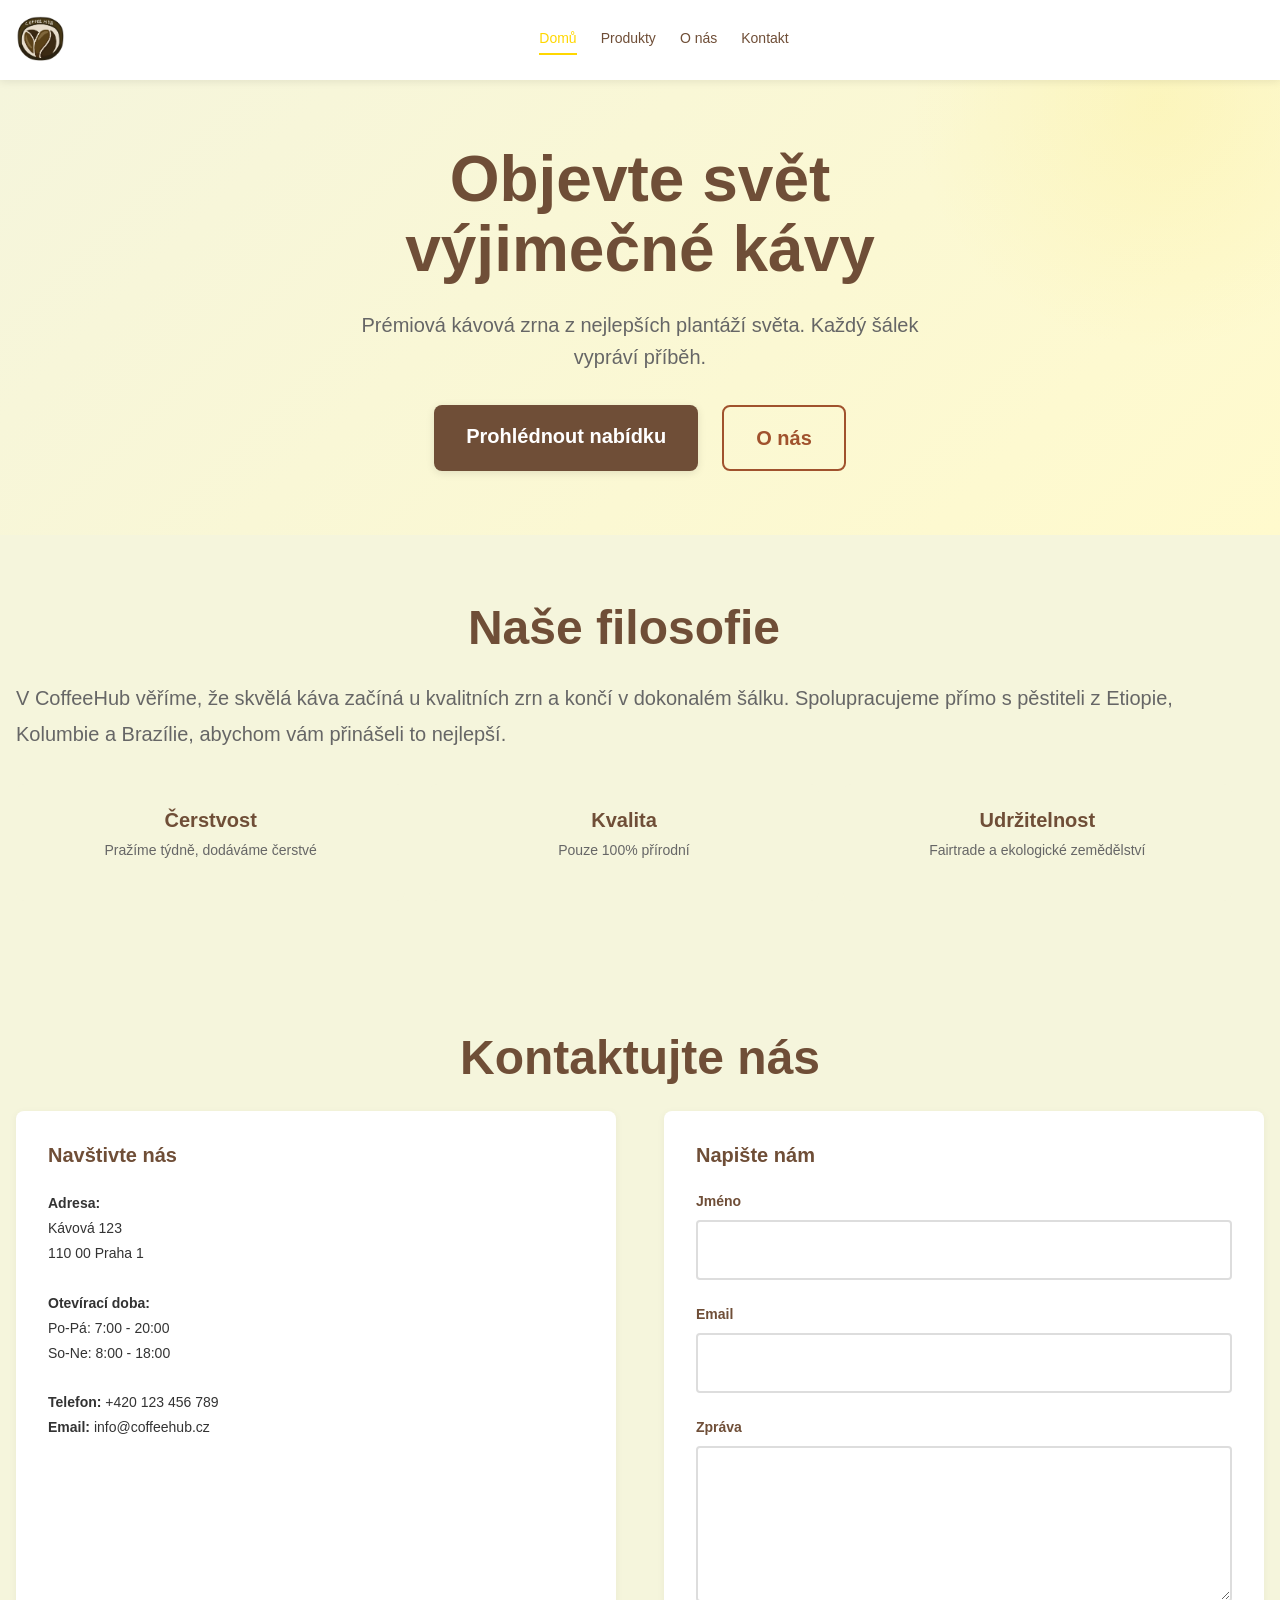
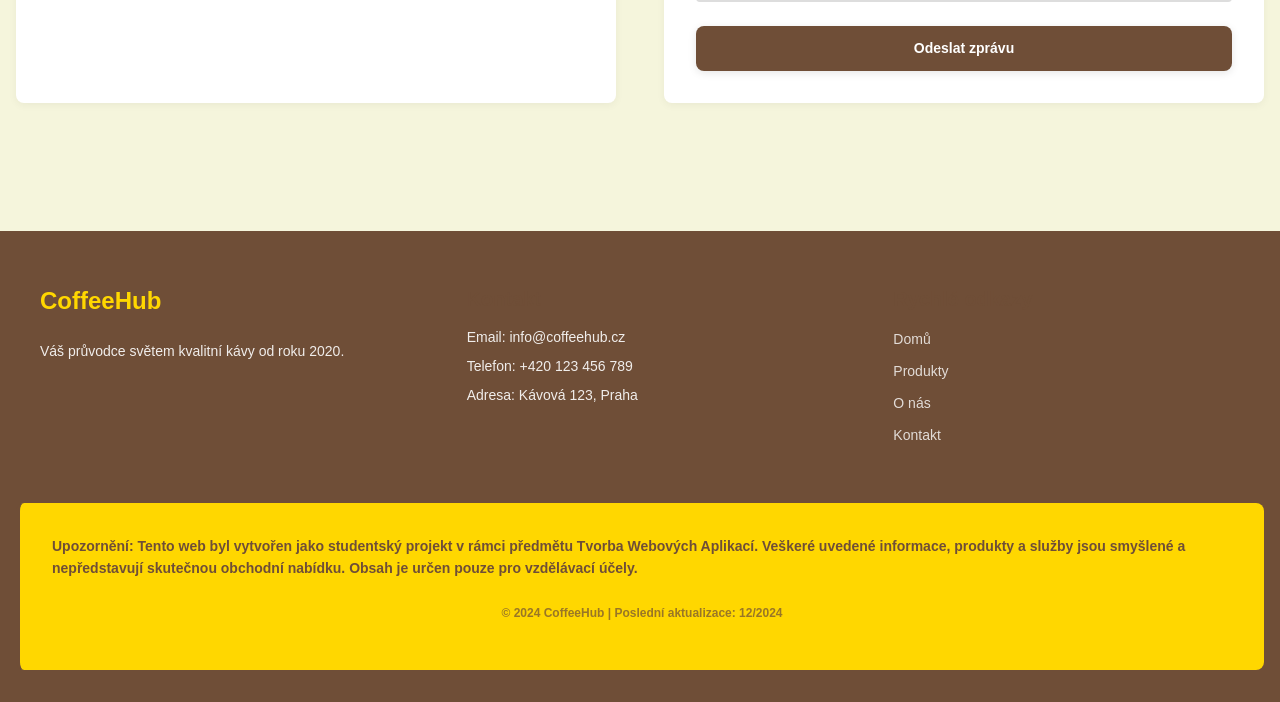
==== index.html @ 379646ee "big them change" ====
<!DOCTYPE html>
<html lang="cs">

<head>
    <meta charset="UTF-8">
    <meta name="viewport" content="width=device-width, initial-scale=1.0">
    <title>CoffeeHub - Prvotřídní káva z celého světa</title>
    <meta name="description"
        content="Objevte svět výjimečné kávy s CoffeeHub. Nabízíme prémiové kávové zrna z nejlepších plantáží světa.">
    <link rel="stylesheet" href="css/reset.css">
    <link rel="stylesheet" href="css/base.css">
    <link rel="stylesheet" href="css/layout.css">
    <link rel="stylesheet" href="css/components.css">
    <link rel="stylesheet" href="css/utilities.css">
    <link rel="stylesheet" href="css/theme.css">
</head>

<body>
    <header class="header container">
        <a href="index.html" class="logo-link">
            <img class="logo" src="files/logo.png" alt="CoffeeHub Logo">
        </a>
        
        <input type="checkbox" id="menu-toggle" class="menu-toggle" hidden>
        <label for="menu-toggle" class="menu-icon">
            <span class="menu-icon__line"></span>
            <span class="menu-icon__line"></span>
            <span class="menu-icon__line"></span>
        </label>
        
        <!-- Navigation -->
        <nav class="nav">
            <ul class="nav__list">
                <li class="nav__item"><a href="index.html" class="nav__link nav__link--active">Domů</a></li>
                <li class="nav__item"><a href="products.html" class="nav__link">Produkty</a></li>
                <li class="nav__item"><a href="#o-nas" class="nav__link">O nás</a></li>
                <li class="nav__item"><a href="#kontakt" class="nav__link">Kontakt</a></li>
            </ul>
        </nav>
    </header>

    <main class="main">
        <!-- Hero Section -->
        <section class="hero container" id="domu">
            <div class="hero__content">
                <h1 class="hero__title">Objevte svět výjimečné kávy</h1>
                <p class="hero__description">
                    Prémiová kávová zrna z nejlepších plantáží světa.
                    Každý šálek vypráví příběh.
                </p>
                <div class="hero__actions">
                    <a href="products.html" class="button button--primary button--large">Prohlédnout nabídku</a>
                    <a href="#o-nas" class="button button--secondary button--large">O nás</a>
                </div>
            </div>
        </section>

        <!-- About Section -->
        <section class="about container" id="o-nas">
            <div class="about__content">
                <div class="about__text">
                    <h2 class="section-title">Naše filosofie</h2>
                    <p class="about__description">
                        V CoffeeHub věříme, že skvělá káva začíná u kvalitních zrn
                        a končí v dokonalém šálku. Spolupracujeme přímo s pěstiteli
                        z Etiopie, Kolumbie a Brazílie, abychom vám přinášeli to nejlepší.
                    </p>
                    <div class="about__features">
                        <div class="feature">
                            <h3 class="feature__title">Čerstvost</h3>
                            <p class="feature__description">Pražíme týdně, dodáváme čerstvé</p>
                        </div>
                        <div class="feature">
                            <h3 class="feature__title">Kvalita</h3>
                            <p class="feature__description">Pouze 100% přírodní</p>
                        </div>
                        <div class="feature">
                            <h3 class="feature__title">Udržitelnost</h3>
                            <p class="feature__description">Fairtrade a ekologické zemědělství</p>
                        </div>
                    </div>
                </div>
                <!--<div class="about__image">
                    <div class="image-placeholder">
                        Naše kavárna
                    </div>
                </div>
            -->
            </div>
        </section>

        <!-- Contacts Section -->
        <section class="contact container" id="kontakt">
            <h2 class="section-title">Kontaktujte nás</h2>
            <div class="contact__content">
                <div class="contact__info">
                    <h3 class="contact__subtitle">Navštivte nás</h3>
                    <p class="contact__text">
                        <strong>Adresa:</strong><br>
                        Kávová 123<br>
                        110 00 Praha 1
                    </p>
                    <p class="contact__text">
                        <strong>Otevírací doba:</strong><br>
                        Po-Pá: 7:00 - 20:00<br>
                        So-Ne: 8:00 - 18:00
                    </p>
                    <p class="contact__text">
                        <strong>Telefon:</strong> +420 123 456 789<br>
                        <strong>Email:</strong> info@coffeehub.cz
                    </p>
                </div>
                <div class="contact__form">
                    <h3 class="contact__subtitle">Napište nám</h3>
                    <form class="form">
                        <div class="form__group">
                            <label for="name" class="form__label">Jméno</label>
                            <input type="text" id="name" class="form__input" required>
                        </div>
                        <div class="form__group">
                            <label for="email" class="form__label">Email</label>
                            <input type="email" id="email" class="form__input" required>
                        </div>
                        <div class="form__group">
                            <label for="message" class="form__label">Zpráva</label>
                            <textarea id="message" class="form__textarea" rows="5" required></textarea>
                        </div>
                        <button type="submit" class="button button--primary">Odeslat zprávu</button>
                    </form>
                </div>
            </div>
        </section>
    </main>

    <!-- Footer -->
    <footer class="footer container">
        <div class="footer__content footer__content--grid">
            <div class="footer__section">
                <h3 class="footer__title">CoffeeHub</h3>
                <p class="footer__description">
                    Váš průvodce světem kvalitní kávy od roku 2020.
                </p>
            </div>

            <div class="footer__section">
                <h4 class="footer__subtitle">Kontakt</h4>
                <p class="footer__contact">Email: info@coffeehub.cz</p>
                <p class="footer__contact">Telefon: +420 123 456 789</p>
                <p class="footer__contact">Adresa: Kávová 123, Praha</p>
            </div>

            <div class="footer__section">
                <h4 class="footer__subtitle">Rychlé odkazy</h4>
                <ul class="footer__links">
                    <li><a href="index.html" class="footer__link">Domů</a></li>
                    <li><a href="products.html" class="footer__link">Produkty</a></li>
                    <li><a href="#o-nas" class="footer__link">O nás</a></li>
                    <li><a href="#kontakt" class="footer__link">Kontakt</a></li>
                </ul>
            </div>
        </div>

       
        <div class="disclaimer disclaimer--prominent">
            <p class="disclaimer__text">
                <strong>Upozornění:</strong> Tento web byl vytvořen jako studentský projekt v rámci předmětu Tvorba Webových Aplikací. Veškeré uvedené informace, produkty a služby jsou smyšlené a nepředstavují skutečnou obchodní nabídku. Obsah je určen pouze pro vzdělávací účely.
            </p>
            <p class="footer__copyright">
                &copy; 2024 CoffeeHub | Poslední aktualizace: 12/2024
            </p>
        </div>
    </footer>

</body>

</html>
---- css/base.css ----
:root {
    /* Design Tokens - Grid Unit */
    --grid-unit: 4px;

    /* Design Tokens - Colors */
    --color-primary: #6F4E37; /* Coffee Brown */
    --color-secondary: #A0522D; /* Sienna/Terracotta */
    --color-accent: #FFD700; /* Gold/Yellow for highlights */
    --color-text: #333333;
    --color-muted: #666666;
    --color-white: #FFFFFF;
    --color-bg: #F5F5DC; /* Beige/Cream background */
    --color-error: #CC0000;
    --color-success: #008000;


    /* New Theming Variables (Light Mode Defaults) */
    --color-primary-hover: #A0522D; /* Sienna */
    --color-border: #ddd; /* Light gray border */
    --color-primary-shadow: rgba(111, 78, 55, 0.1); /* Shadow based on primary color */
    --color-bg-hover: #FFFACD; /* Light yellow hover for features */
    --color-surface: var(--color-white); /* White surface for cards/info boxes */
    --color-bg-secondary: var(--color-bg); /* Secondary background for sections */
    --color-primary-bg: var(--color-primary); /* Primary color for footer background */
    --color-text-on-primary: var(--color-white); /* White text on primary background */
    --color-shadow: rgba(0, 0, 0, 0.05); /* Light shadow for contact/info boxes */
    --color-accent-shadow: rgba(255, 215, 0, 0.1); /* Light accent shadow for hero */

    /* Design Tokens - Spacing Scale (based on 4px grid) */
    --space-xxs: calc(var(--grid-unit) * 1); /* 4px */
    --space-xs: calc(var(--grid-unit) * 2); /* 8px */
    --space-sm: calc(var(--grid-unit) * 4); /* 16px */
    --space-md: calc(var(--grid-unit) * 6); /* 24px */
    --space-lg: calc(var(--grid-unit) * 8); /* 32px */
    --space-xl: calc(var(--grid-unit) * 12); /* 48px */
    --space-xxl: calc(var(--grid-unit) * 16); /* 64px */
    --space-massive: calc(var(--grid-unit) * 24); /* 96px */

    /* Design Tokens - Typography Scale (Modular Scale) */
    --text-xs: 0.75rem; /* 12px */
    --text-sm: 0.875rem; /* 14px */
    --text-base: 1rem; /* 16px */
    --text-md: 1.25rem; /* 20px */
    --text-lg: 1.5rem; /* 24px */
    --text-xl: 2rem; /* 32px */
    --text-xxl: 3rem; /* 48px */
    --text-massive: 4rem; /* 64px */

    /* Design Tokens - Component Dimensions */
    --logo-size: 48px;
    --card-width: 300px;
    --card-height: 450px;
    --image-width: 100%;
    --image-height: 167px;
}

/* Base styles for semantic elements */
h1, h2, h3, h4, h5, h6 {
    font-family: helvetica, serif;
    line-height: 1.2;
    margin-bottom: var(--space-sm);
    color: var(--color-primary);
}

h1 { font-size: var(--text-massive); }
h2 { font-size: var(--text-xxl); }
h3 { font-size: var(--text-xl); }
h4 { font-size: var(--text-lg); }

p {
    margin-bottom: var(--space-sm);
}

.container {
   /* max-width: 1200px;*/
    margin-inline: auto;
    padding-inline: var(--space-sm);
}

.section-title {
    text-align: center;
    margin-bottom: var(--space-md);
}

.section-description {
    text-align: center;
    font-size: var(--text-md);
    color: var(--color-muted);
    margin-bottom: var(--space-xl);
}

/* Responsive adjustments for base typography */
@media (max-width: 768px) {
    h1 { font-size: var(--text-xxl); }
    h2 { font-size: var(--text-xl); }
    h3 { font-size: var(--text-lg); }
    h4 { font-size: var(--text-md); }
    .section-description { font-size: var(--text-base); }
}
---- css/layout.css ----
/* ===================================
   CoffeeHub Layout.css
   Layout and structural styles
   =================================== */

/* ===== HEADER ===== */
.header {
    display: flex;
    justify-content: space-between;
    align-items: center;
    padding-block: var(--space-sm);
    background-color: var(--color-surface);
    box-shadow: 0 2px 8px rgba(0, 0, 0, 0.08);
    position: sticky;
    top: 0;
    z-index: 100;
}

.header a {
    display: inline-block;
}

.logo {
    height: var(--logo-size);
    width: auto;
    transition: transform 0.3s ease;
}

.logo:hover {
    transform: scale(1.05);
}

/* ===== NAVIGATION ===== */
.nav {
    flex: 1;
}

.nav__list {
    display: flex;
    justify-content: center;
    align-items: center;
    flex-direction: row;
    gap: var(--space-md);
    list-style: none;
}

.nav__item {
    position: relative;
}

.nav__link {
    font-size: var(--text-sm);
    color: var(--color-primary);
    font-weight: 500;
    transition: color 0.3s ease, border-bottom 0.3s ease;
    padding-bottom: 4px;
    border-bottom: 2px solid transparent;
}

.nav__link:hover,
.nav__link--active {
    color: var(--color-accent);
    border-bottom-color: var(--color-accent);
}

/* Hamburger Menu (Mobile) */
.menu-toggle {
    display: none;
}

.menu-icon {
    display: none;
    flex-direction: column;
    cursor: pointer;
    gap: 6px;
}

.menu-icon__line {
    width: 25px;
    height: 3px;
    background-color: var(--color-primary-bg);
    border-radius: 2px;
    transition: all 0.3s ease;
}

@media (max-width: 768px) {
    .menu-icon {
        display: flex;
    }

    .nav {
        position: absolute;
        top: 100%;
        left: 0;
        right: 0;
        background-color: var(--color-surface);
        max-height: 0;
        overflow: hidden;
        transition: max-height 0.3s ease;
        box-shadow: 0 4px 8px rgba(0, 0, 0, 0.1);
    }

    .menu-toggle:checked ~ .nav {
        max-height: 300px;
    }

    .menu-toggle:checked ~ .menu-icon .menu-icon__line:nth-child(1) {
        transform: rotate(45deg) translate(10px, 10px);
    }

    .menu-toggle:checked ~ .menu-icon .menu-icon__line:nth-child(2) {
        opacity: 0;
    }

    .menu-toggle:checked ~ .menu-icon .menu-icon__line:nth-child(3) {
        transform: rotate(-45deg) translate(7px, -7px);
    }

    .nav__list {
        flex-direction: column;
        gap: var(--space-sm);
        padding: var(--space-md);
    }

    .nav__link {
        display: block;
        padding: var(--space-sm) 0;
        border-bottom: 1px solid var(--color-border);
    }

    .nav__link:last-child {
        border-bottom: none;
    }

    .header {
        flex-direction: row;
    }

    .container {
        padding-inline: var(--space-sm);
    }
}

/* ===== MAIN CONTENT ===== */
.main {
    flex: 1;
}

/* ===== HERO SECTION ===== */
.hero {
    text-align: center;
    padding-block: var(--space-xxl);
    background: linear-gradient(135deg, var(--color-bg) 0%, var(--color-bg-hover) 100%);
    position: relative;
    overflow: hidden;
}

.hero::before {
    content: '';
    position: absolute;
    top: -50%;
    right: -10%;
    width: 500px;
    height: 500px;
    background: radial-gradient(circle, var(--color-accent-shadow) 0%, transparent 70%);
    border-radius: 50%;
}

.hero__content {
    position: relative;
    z-index: 1;
    max-width: 600px;
    margin: 0 auto;
}

.hero__title {
    font-size: var(--text-massive);
    margin-bottom: var(--space-md);
    color: var(--color-primary);
    line-height: 1.1;
}

.hero__description {
    font-size: var(--text-md);
    margin-bottom: var(--space-lg);
    color: var(--color-muted);
    line-height: 1.6;
}

.hero__actions {
    display: flex;
    justify-content: center;
    gap: var(--space-md);
    flex-wrap: wrap;
}

@media (max-width: 768px) {
    .hero {
        padding-block: var(--space-xl);
    }

    .hero__title {
        font-size: var(--text-xxl);
    }

    .hero__description {
        font-size: var(--text-base);
    }

    .hero__actions {
        gap: var(--space-sm);
    }
}

/* ===== ABOUT SECTION ===== */
.about {
    padding-block: var(--space-xxl);
}

.about__content {
    display: flex;
    grid-template-columns: 1fr 1fr;
    gap: var(--space-xl);
    align-items: center;
}

.about__text {
    padding-right: var(--space-lg);
}

.about__image {
    width: 100%;
    height: 400px;
    background: linear-gradient(135deg, var(--color-primary) 0%, var(--color-secondary) 100%);
    border-radius: calc(var(--grid-unit) * 3);
    display: flex;
    align-items: center;
    justify-content: center;
    color: var(--color-text-on-primary);
    font-size: var(--text-lg);
    font-weight: 600;
}

@media (max-width: 768px) {
    .about__content {
        grid-template-columns: 1fr;
        gap: var(--space-md);
    }

    .about__text {
        padding-right: 0;
    }

    .about__image {
        height: 250px;
    }
}

/* ===== CONTACT SECTION ===== */
.contact {
    padding-block: var(--space-xxl);
    background-color: var(--color-bg-secondary);
}

.contact__content {
    display: grid;
    grid-template-columns: 1fr 1fr;
    gap: var(--space-xl);
}

.contact__info {
    padding: var(--space-lg);
    background-color: var(--color-surface);
    border-radius: calc(var(--grid-unit) * 2);
    box-shadow: 0 2px 8px var(--color-shadow);
}

.contact__form {
    padding: var(--space-lg);
    background-color: var(--color-surface);
    border-radius: calc(var(--grid-unit) * 2);
    box-shadow: 0 2px 8px var(--color-shadow);
}

@media (max-width: 768px) {
    .contact__content {
        grid-template-columns: 1fr;
    }
}

/* ===== PRODUCTS SECTION ===== */
.products-grid {
    display: grid;
    grid-template-columns: repeat(auto-fit, minmax(300px, 1fr));
    gap: var(--space-lg);
    margin-block: var(--space-xl);
    justify-items: center;
}

@media (max-width: 768px) {
    .products-grid {
        grid-template-columns: 1fr;
        gap: var(--space-md);
    }
}

/* ===== FOOTER ===== */
.footer {
    background-color: var(--color-primary-bg);
    color: var(--color-text-on-primary);
    padding-block: var(--space-lg);
    margin-top: var(--space-xxl);
}

.footer__content {
    display: grid;
    grid-template-columns: repeat(3, 1fr);
    gap: var(--space-lg);
    margin-bottom: var(--space-lg);
}

.footer__content--grid {
    display: grid;
    grid-template-columns: repeat(3, 1fr);
    gap: var(--space-lg);
}

.footer__section {
    padding: var(--space-md);
}

.footer__copyright {
    font-size: var(--text-xs);
    text-align: center;
    opacity: 0.7;
    margin-top: var(--space-md);
}

@media (max-width: 768px) {
    .footer__content {
        grid-template-columns: 1fr;
        gap: var(--space-md);
    }

    .footer__section {
        padding: var(--space-sm);
    }
}

/* ===== SECTION STYLES ===== */
section {
    padding-block: var(--space-xl);
}

.section-title {
    text-align: center;
    margin-bottom: var(--space-md);
    font-size: var(--text-xxl);
    color: var(--color-primary);
}

.section-description {
    text-align: center;
    font-size: var(--text-md);
    color: var(--color-muted);
    margin-bottom: var(--space-xl);
}

@media (max-width: 768px) {
    .section-title {
        font-size: var(--text-xl);
    }

    .section-description {
        font-size: var(--text-base);
    }
}
---- css/components.css ----
/* ===================================
   CoffeeHub Components.css
   Modern component library with modifiers
   =================================== */

/* ===== BUTTONS ===== */
.button {
    display: inline-block;
    padding: calc(var(--grid-unit) * 3) calc(var(--grid-unit) * 6);
    border-radius: calc(var(--grid-unit) * 2);
    font-size: var(--text-sm);
    font-weight: 600;
    cursor: pointer;
    transition: all 0.3s ease;
    border: none;
    text-decoration: none;
    text-align: center;
    line-height: 1.5;
}

/* Button Variants */
.button--primary {
    background-color: var(--color-primary);
    color: var(--color-white);
    box-shadow: 0 2px 8px rgba(0, 0, 0, 0.1);
}

.button--primary:hover {
    background-color: var(--color-secondary);
    box-shadow: 0 4px 12px rgba(0, 0, 0, 0.15);
    transform: translateY(-2px);
}

.button--primary:active {
    transform: translateY(0);
}

.button--secondary {
    background-color: transparent;
    border: 2px solid var(--color-secondary);
    color: var(--color-secondary);
}

.button--secondary:hover {
    background-color: var(--color-secondary);
    color: var(--color-white);
}

.button--secondary:active {
    opacity: 0.9;
}

/* Button Size Modifiers */
.button--large {
    padding: calc(var(--grid-unit) * 4) calc(var(--grid-unit) * 8);
    font-size: var(--text-md);
}

.button--small {
    padding: calc(var(--grid-unit) * 2) calc(var(--grid-unit) * 4);
    font-size: var(--text-xs);
}

/* Button Focus State (Accessibility) */
.button:focus {
    outline: 2px solid var(--color-accent);
    outline-offset: 2px;
}

/* ===== CARD COMPONENT ===== */
.card {
    position: relative;
    perspective: 1000px;
    width: var(--card-width);
    height: var(--card-height);
    cursor: pointer;
}

.card__toggle {
    display: none;
}

.card__front,
.card__back {
    position: absolute;
    width: 100%;
    height: 100%;
    display: flex;
    flex-direction: column;
    justify-content: space-between;
    align-items: center;
    padding: var(--space-md);
    background-color: var(--color-white);
    border-radius: calc(var(--grid-unit) * 2);
    box-shadow: 0 4px 12px rgba(0, 0, 0, 0.1);
    backface-visibility: hidden;
    transition: transform 0.6s ease;
    top: 0;
    left: 0;
}

.card__back {
    transform: rotateY(180deg);
}

.card__toggle:checked ~ .card__front {
    transform: rotateY(180deg);
}

.card__toggle:checked ~ .card__back {
    transform: rotateY(0deg);
}

.card:hover {
    transform: translateY(-4px);
}

.card:hover .card__front,
.card:hover .card__back {
    box-shadow: 0 8px 16px rgba(0, 0, 0, 0.15);
}

.card__content {
    display: flex;
    flex-direction: column;
    align-items: center;
    justify-content: center;
    width: 100%;
    height: 100%;
    text-align: center;
}

.card__image {
    width: 100%;
    height: var(--image-height);
    object-fit: cover;
    border-radius: calc(var(--grid-unit) * 2);
    margin-bottom: var(--space-md);
}

.card__title {
    font-size: var(--text-md);
    font-weight: 600;
    margin-bottom: var(--space-xs);
    color: var(--color-primary);
}

.card__subtitle {
    font-size: var(--text-sm);
    color: var(--color-accent);
    font-weight: 500;
    margin-bottom: var(--space-sm);
}

.card__description {
    font-size: var(--text-sm);
    color: var(--color-muted);
    margin-bottom: var(--space-sm);
    line-height: 1.5;
}

.card__price {
    font-size: var(--text-lg);
    font-weight: 700;
    color: var(--color-primary);
    margin-bottom: var(--space-md);
}

.card__actions {
    display: flex;
    gap: var(--space-sm);
    width: 100%;
    justify-content: center;
    flex-wrap: wrap;
}

/* Card Modifier - Featured */
.card--featured {
    border: 2px solid var(--color-accent);
    transform: scale(1.05);
}

.card--featured:hover {
    transform: scale(1.05) translateY(-4px);
}

/* ===== FEATURE COMPONENT ===== */
.about__features {
    display: grid;
    grid-template-columns: repeat(3, 1fr);
    gap: var(--space-md);
}

.feature {
    padding: var(--space-md);
    background-color: var(--color-bg);
    border-radius: calc(var(--grid-unit) * 2);
    text-align: center;
    transition: all 0.3s ease;
}

.feature:hover {
    background-color: var(--color-bg-hover);
    transform: translateY(-4px);
    box-shadow: 0 4px 12px rgba(0, 0, 0, 0.1);
}

.feature__title {
    font-size: var(--text-md);
    color: var(--color-primary);
    margin-bottom: var(--space-xs);
}

.feature__description {
    font-size: var(--text-sm);
    color: var(--color-muted);
}

@media (max-width: 768px) {
    .about__features {
        grid-template-columns: 1fr;
    }
}

/* ===== FORM COMPONENT ===== */
.form {
    display: flex;
    flex-direction: column;
    gap: var(--space-md);
}

.form__group {
    display: flex;
    flex-direction: column;
    gap: var(--space-xs);
}

.form__label {
    font-size: var(--text-sm);
    font-weight: 600;
    color: var(--color-primary);
}

.form__input,
.form__textarea {
    padding: var(--space-sm);
    border: 2px solid var(--color-border);
    border-radius: calc(var(--grid-unit) * 1);
    font-size: var(--text-base);
    font-family: inherit;
    transition: border-color 0.3s ease, box-shadow 0.3s ease;
}

.form__input:focus,
.form__textarea:focus {
    outline: none;
    border-color: var(--color-primary);
    box-shadow: 0 0 0 3px var(--color-primary-shadow);
}

.form__textarea {
    resize: vertical;
    min-height: 120px;
}

/* ===== FOOTER COMPONENTS ===== */
.footer__title {
    font-size: var(--text-lg);
    font-weight: 700;
    margin-bottom: var(--space-md);
    color: var(--color-accent);
}

.footer__subtitle {
    font-size: var(--text-md);
    font-weight: 600;
    margin-bottom: var(--space-sm);
}

.footer__description {
    font-size: var(--text-sm);
    line-height: 1.6;
    opacity: 0.9;
}

.footer__contact {
    font-size: var(--text-sm);
    margin-bottom: var(--space-xs);
    opacity: 0.9;
}

.footer__links {
    list-style: none;
    display: flex;
    flex-direction: column;
    gap: var(--space-xs);
}

.footer__link {
    font-size: var(--text-sm);
    color: var(--color-white);
    opacity: 0.8;
    transition: opacity 0.3s ease, color 0.3s ease;
}

.footer__link:hover {
    opacity: 1;
    color: var(--color-accent);
}

/* ===== DISCLAIMER COMPONENT ===== */
.disclaimer {
    background-color: var(--color-accent);
    color: var(--color-primary);
    padding: var(--space-lg);
    border-radius: calc(var(--grid-unit) * 2);
    margin-top: var(--space-lg);
    border-left: 4px solid var(--color-primary);
}

.disclaimer--prominent {
    background-color: var(--color-accent);
    color: var(--color-primary);
    padding: var(--space-lg);
    border-radius: calc(var(--grid-unit) * 2);
    margin-top: var(--space-lg);
    border-left: 4px solid var(--color-primary);
    font-weight: 600;
}

.disclaimer__text {
    font-size: var(--text-sm);
    margin-bottom: var(--space-sm);
    line-height: 1.6;
}

/* ===== ABOUT DESCRIPTION COMPONENT ===== */
.about__description {
    font-size: var(--text-md);
    color: var(--color-muted);
    margin-bottom: var(--space-lg);
    line-height: 1.8;
}

.contact__subtitle {
    font-size: var(--text-md);
    color: var(--color-primary);
    margin-bottom: var(--space-md);
    font-weight: 600;
}

.contact__text {
    font-size: var(--text-sm);
    color: var(--color-text);
    margin-bottom: var(--space-md);
    line-height: 1.8;
}

.image-placeholder {
    text-align: center;
}
---- css/utilities.css ----
/* ===================================
   CoffeeHub Utilities.css
   Spacing, text, flex/grid helpers
   =================================== */

/* ===== SPACING UTILITIES ===== */
/* Margin utilities */
.mg-xxs { margin: var(--space-xxs); }
.mg-xs { margin: var(--space-xs); }
.mg-sm { margin: var(--space-sm); }
.mg-md { margin: var(--space-md); }
.mg-lg { margin: var(--space-lg); }
.mg-xl { margin: var(--space-xl); }

.mg-t-xs { margin-top: var(--space-xs); }
.mg-t-sm { margin-top: var(--space-sm); }
.mg-t-md { margin-top: var(--space-md); }
.mg-t-lg { margin-top: var(--space-lg); }

.mg-b-xs { margin-bottom: var(--space-xs); }
.mg-b-sm { margin-bottom: var(--space-sm); }
.mg-b-md { margin-bottom: var(--space-md); }
.mg-b-lg { margin-bottom: var(--space-lg); }

.mg-x-auto { margin-left: auto; margin-right: auto; }

/* Padding utilities */
.pd-xxs { padding: var(--space-xxs); }
.pd-xs { padding: var(--space-xs); }
.pd-sm { padding: var(--space-sm); }
.pd-md { padding: var(--space-md); }
.pd-lg { padding: var(--space-lg); }
.pd-xl { padding: var(--space-xl); }

.pd-t-xs { padding-top: var(--space-xs); }
.pd-t-sm { padding-top: var(--space-sm); }
.pd-t-md { padding-top: var(--space-md); }
.pd-t-lg { padding-top: var(--space-lg); }

.pd-b-xs { padding-bottom: var(--space-xs); }
.pd-b-sm { padding-bottom: var(--space-sm); }
.pd-b-md { padding-bottom: var(--space-md); }
.pd-b-lg { padding-bottom: var(--space-lg); }

/* ===== FLEXBOX UTILITIES ===== */
.flex { display: flex; }
.flex-center { display: flex; justify-content: center; align-items: center; }
.flex-between { display: flex; justify-content: space-between; align-items: center; }
.flex-around { display: flex; justify-content: space-around; align-items: center; }
.flex-column { display: flex; flex-direction: column; }
.flex-column-center { display: flex; flex-direction: column; justify-content: center; align-items: center; }
.flex-wrap { display: flex; flex-wrap: wrap; }
.flex-gap-sm { display: flex; gap: var(--space-sm); }
.flex-gap-md { display: flex; gap: var(--space-md); }
.flex-gap-lg { display: flex; gap: var(--space-lg); }

.flex-1 { flex: 1; }
.flex-grow { flex-grow: 1; }
.flex-shrink { flex-shrink: 1; }

/* ===== GRID UTILITIES ===== */
.grid { display: grid; }
.grid-2 { display: grid; grid-template-columns: repeat(2, 1fr); }
.grid-3 { display: grid; grid-template-columns: repeat(3, 1fr); }
.grid-4 { display: grid; grid-template-columns: repeat(4, 1fr); }
.grid-gap-sm { gap: var(--space-sm); }
.grid-gap-md { gap: var(--space-md); }
.grid-gap-lg { gap: var(--space-lg); }

/* ===== TEXT UTILITIES ===== */
.text-center { text-align: center; }
.text-left { text-align: left; }
.text-right { text-align: right; }
.text-justify { text-align: justify; }

.text-muted { color: var(--color-muted); }
.text-accent { color: var(--color-accent); }
.text-primary { color: var(--color-primary); }
.text-secondary { color: var(--color-secondary); }
.text-white { color: var(--color-white); }
.text-error { color: var(--color-error); }
.text-success { color: var(--color-success); }

.text-bold { font-weight: 700; }
.text-semibold { font-weight: 600; }
.text-medium { font-weight: 500; }
.text-normal { font-weight: 400; }

.text-xs { font-size: var(--text-xs); }
.text-sm { font-size: var(--text-sm); }
.text-base { font-size: var(--text-base); }
.text-md { font-size: var(--text-md); }
.text-lg { font-size: var(--text-lg); }
.text-xl { font-size: var(--text-xl); }
.text-xxl { font-size: var(--text-xxl); }

.text-uppercase { text-transform: uppercase; }
.text-lowercase { text-transform: lowercase; }
.text-capitalize { text-transform: capitalize; }

.line-height-tight { line-height: 1.2; }
.line-height-normal { line-height: 1.5; }
.line-height-relaxed { line-height: 1.8; }

/* ===== BORDER RADIUS ===== */
.rounded-none { border-radius: 0; }
.rounded-sm { border-radius: calc(var(--grid-unit) * 1); }
.rounded-md { border-radius: calc(var(--grid-unit) * 2); }
.rounded-lg { border-radius: calc(var(--grid-unit) * 3); }
.rounded-full { border-radius: 9999px; }

/* ===== SHADOWS ===== */
.shadow-none { box-shadow: none; }
.shadow-sm { box-shadow: 0 calc(var(--grid-unit) * 1) calc(var(--grid-unit) * 2) rgba(0, 0, 0, 0.1); }
.shadow-md { box-shadow: 0 calc(var(--grid-unit) * 2) calc(var(--grid-unit) * 4) rgba(0, 0, 0, 0.15); }
.shadow-lg { box-shadow: 0 calc(var(--grid-unit) * 3) calc(var(--grid-unit) * 6) rgba(0, 0, 0, 0.2); }

/* ===== BACKGROUND COLORS ===== */
.bg-primary { background-color: var(--color-primary); }
.bg-secondary { background-color: var(--color-secondary); }
.bg-accent { background-color: var(--color-accent); }
.bg-white { background-color: var(--color-white); }
.bg-light { background-color: var(--color-bg); }
.bg-error { background-color: var(--color-error); }
.bg-success { background-color: var(--color-success); }

/* ===== BORDER UTILITIES ===== */
.border { border: 1px solid var(--color-border); }
.border-primary { border: 2px solid var(--color-primary); }
.border-secondary { border: 2px solid var(--color-secondary); }
.border-accent { border: 2px solid var(--color-accent); }

.border-t { border-top: 1px solid var(--color-border); }
.border-b { border-bottom: 1px solid var(--color-border); }
.border-l { border-left: 1px solid var(--color-border); }
.border-r { border-right: 1px solid var(--color-border); }

/* ===== DISPLAY UTILITIES ===== */
.display-none { display: none; }
.display-block { display: block; }
.display-inline { display: inline; }
.display-inline-block { display: inline-block; }

.visibility-hidden { visibility: hidden; }
.visibility-visible { visibility: visible; }

.opacity-0 { opacity: 0; }
.opacity-50 { opacity: 0.5; }
.opacity-100 { opacity: 1; }

/* ===== WIDTH & HEIGHT UTILITIES ===== */
.w-full { width: 100%; }
.w-half { width: 50%; }
.w-third { width: 33.333%; }
.w-auto { width: auto; }

.h-full { height: 100%; }
.h-auto { height: auto; }
.h-screen { height: 100vh; }

.max-w-full { max-width: 100%; }
.max-w-container { max-width: 1200px; }

/* ===== POSITION UTILITIES ===== */
.position-relative { position: relative; }
.position-absolute { position: absolute; }
.position-fixed { position: fixed; }
.position-sticky { position: sticky; }

/* ===== OVERFLOW UTILITIES ===== */
.overflow-hidden { overflow: hidden; }
.overflow-auto { overflow: auto; }
.overflow-x-auto { overflow-x: auto; }
.overflow-y-auto { overflow-y: auto; }

/* ===== CURSOR UTILITIES ===== */
.cursor-pointer { cursor: pointer; }
.cursor-default { cursor: default; }
.cursor-text { cursor: text; }
.cursor-not-allowed { cursor: not-allowed; }

/* ===== TRANSITION UTILITIES ===== */
.transition-all { transition: all 0.3s ease; }
.transition-color { transition: color 0.3s ease; }
.transition-bg { transition: background-color 0.3s ease; }
.transition-transform { transition: transform 0.3s ease; }

/* ===== RESPONSIVE UTILITIES ===== */
@media (max-width: 768px) {
    .grid-2 { grid-template-columns: 1fr; }
    .grid-3 { grid-template-columns: repeat(2, 1fr); }
    .grid-4 { grid-template-columns: repeat(2, 1fr); }

    .flex-column-mobile { flex-direction: column; }

    .hide-mobile { display: none; }

    .text-md { font-size: var(--text-base); }
    .text-lg { font-size: var(--text-md); }
    .text-xl { font-size: var(--text-lg); }
    .text-xxl { font-size: var(--text-xl); }
}

@media (max-width: 480px) {
    .grid-2 { grid-template-columns: 1fr; }
    .grid-3 { grid-template-columns: 1fr; }
    .grid-4 { grid-template-columns: 1fr; }

    .hide-small { display: none; }

    .pd-sm { padding: var(--space-xs); }
    .mg-sm { margin: var(--space-xs); }
}
---- css/theme.css ----
/*
 * Pure CSS Theming for Dark Mode
 * This file uses CSS variables and the prefers-color-scheme media query.
 * The light mode is defined by the existing base.css and other component files.
 * This file only defines the dark mode overrides.
 */

/*
 * Pure CSS Theming for Dark Mode
 * This file uses CSS variables and the prefers-color-scheme media query.
 * The light mode is defined by the existing base.css and other component files.
 * This file only defines the dark mode overrides.
 */

@media (prefers-color-scheme: dark) {
    :root {
        /* Background and Surface Colors */
        --color-bg: #121212; /* Dark background */
        --color-surface: #1E1E1E; /* Slightly lighter dark surface for cards/headers */
        --color-bg-secondary: #121212; /* Secondary background for sections */
        --color-bg-hover: #282828; /* Dark hover for features */
        --color-white: #333333; /* Darker white for elements that were pure white */
        
        /* Text Colors */
        --color-text: #E0E0E0; /* Light text */
        --color-muted: #B0B0B0; /* Medium light text */
        --color-text-on-primary: #121212; /* Dark text on primary background */

        /* Primary and Secondary Colors (Adjusted for dark background visibility) */
        --color-primary: #D2B48C; /* Tan/Beige for contrast */
        --color-primary-hover: #A0522D; /* Sienna */
        --color-secondary: #A0522D; /* Sienna/Terracotta */
        --color-accent: #FFD700; /* Gold/Yellow for highlights */

        /* Borders and Shadows */
        --color-border: #333333; /* Darker gray border */
        --color-primary-shadow: rgba(210, 180, 140, 0.1); /* Shadow based on primary color */
        --color-shadow: rgba(255, 255, 255, 0.1); /* Light shadow for contact/info boxes */
        --color-accent-shadow: rgba(255, 215, 0, 0.1); /* Light accent shadow for hero */
    }

    /* General Body Overrides */
    body {
        background-color: var(--color-bg);
        color: var(--color-text);
    }

    /* Specific component overrides using the new variables */

    /* Header and Footer */
    .header, .footer {
        background-color: var(--color-surface);
    }

    /* Navigation links */
    .nav__link, .footer__link {
        color: var(--color-text);
    }

    /* Buttons (Primary) */
    .button--primary {
        color: var(--color-text-on-primary);
    }

    /* Card styling */
    .card {
        box-shadow: 0 4px 12px var(--color-shadow);
    }

    /* Feature hover */
    .feature:hover {
        box-shadow: 0 4px 12px var(--color-shadow);
    }

    /* Input fields and forms */
    .form__input, .form__textarea {
        background-color: var(--color-bg);
        color: var(--color-text);
        border-color: var(--color-border);
    }

    .form__input:focus,
    .form__textarea:focus {
        box-shadow: 0 0 0 3px var(--color-primary-shadow);
    }

    /* Disclaimer */
    .disclaimer {
        background-color: var(--color-accent);
        color: var(--color-bg);
        border-left-color: var(--color-bg);
    }

    .disclaimer--prominent {
        background-color: var(--color-accent);
        color: var(--color-bg);
        border-left-color: var(--color-bg);
    }
}
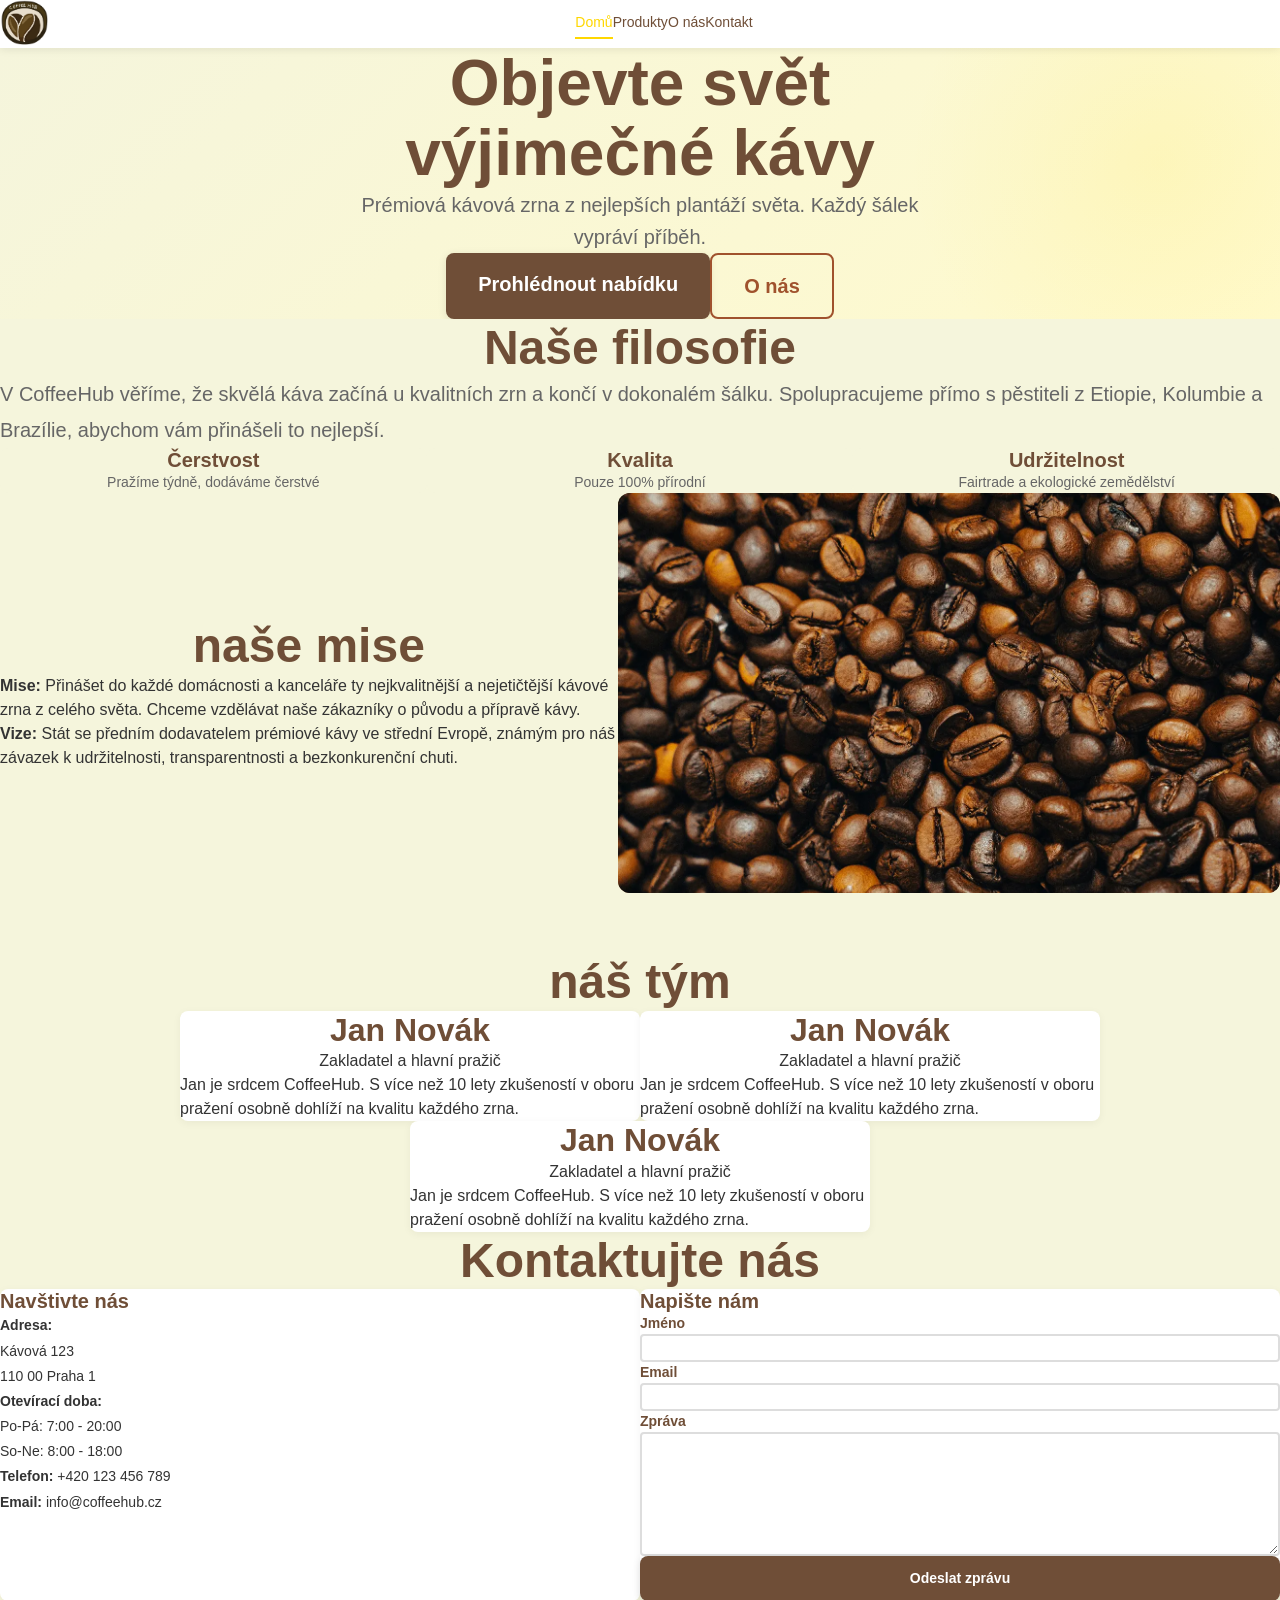
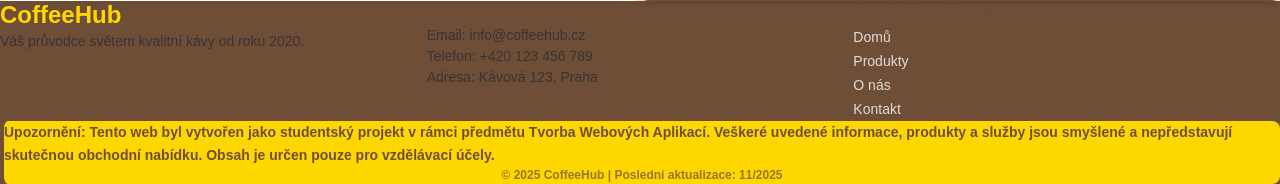
==== commit a6299bdd: "save for utility deletion" ====
--- a/index.html
+++ b/index.html
@@ -28,7 +28,6 @@
             <span class="menu-icon__line"></span>
         </label>
         
-        <!-- Navigation -->
         <nav class="nav">
             <ul class="nav__list">
                 <li class="nav__item"><a href="index.html" class="nav__link nav__link--active">Domů</a></li>
@@ -40,7 +39,6 @@
     </header>
 
     <main class="main">
-        <!-- Hero Section -->
         <section class="hero container" id="domu">
             <div class="hero__content">
                 <h1 class="hero__title">Objevte svět výjimečné kávy</h1>
@@ -54,10 +52,8 @@
                 </div>
             </div>
         </section>
-
-        <!-- About Section -->
         <section class="about container" id="o-nas">
-            <div class="about__content">
+            <div class="about__content flex-center">
                 <div class="about__text">
                     <h2 class="section-title">Naše filosofie</h2>
                     <p class="about__description">
@@ -87,9 +83,47 @@
                 </div>
             -->
             </div>
+
+            <div class="about__content" id="about__mise">
+                <div class="about__text">
+                    <h2 class="section-title">naše mise</h2>
+                    <p>
+                        <strong>Mise:</strong> Přinášet do každé domácnosti a kanceláře ty nejkvalitnější a nejetičtější kávové zrna z celého světa. Chceme vzdělávat naše zákazníky o původu a přípravě kávy.
+                    </p>
+                    <p>
+                        <strong>Vize:</strong> Stát se předním dodavatelem prémiové kávy ve střední Evropě, známým pro náš závazek k udržitelnosti, transparentnosti a bezkonkurenční chuti.
+                    </p>
+                </div>
+                <div class="about__image">
+                    <img class="about__image image-cover" src="files/coffee1.jpg" alt="">
+                </div>
+
+            </div>
+
+            <div class="about__content flex-column">
+                <div class="about__text">
+                    <h2 class="section-title w-full" id="nas-tym">náš tým</h2>
+                </div>
+                <div class="team__list flex-wrap flex-center">
+                    <div class="team-member flex-column flex-center">
+                         <h3 class="team-member__name">Jan Novák</h3>
+                    <p>Zakladatel a hlavní pražič</p>
+                    <p>Jan je srdcem CoffeeHub. S více než 10 lety zkušeností v oboru pražení osobně dohlíží na kvalitu každého zrna.</p>
+                    </div>
+                    <div class="team-member flex-column flex-center">
+                    <h3 class="team-member__name">Jan Novák</h3>
+                    <p >Zakladatel a hlavní pražič</p>
+                    <p >Jan je srdcem CoffeeHub. S více než 10 lety zkušeností v oboru pražení osobně dohlíží na kvalitu každého zrna.</p>
+                    </div>
+                    <div class="team-member flex-column flex-center">
+                         <h3 class="team-member__name">Jan Novák</h3>
+                    <p>Zakladatel a hlavní pražič</p>
+                    <p>Jan je srdcem CoffeeHub. S více než 10 lety zkušeností v oboru pražení osobně dohlíží na kvalitu každého zrna.</p>
+                    </div>
+                </div>
+            </div>
         </section>
 
-        <!-- Contacts Section -->
         <section class="contact container" id="kontakt">
             <h2 class="section-title">Kontaktujte nás</h2>
             <div class="contact__content">
@@ -132,7 +166,6 @@
         </section>
     </main>
 
-    <!-- Footer -->
     <footer class="footer container">
         <div class="footer__content footer__content--grid">
             <div class="footer__section">
@@ -166,7 +199,7 @@
                 <strong>Upozornění:</strong> Tento web byl vytvořen jako studentský projekt v rámci předmětu Tvorba Webových Aplikací. Veškeré uvedené informace, produkty a služby jsou smyšlené a nepředstavují skutečnou obchodní nabídku. Obsah je určen pouze pro vzdělávací účely.
             </p>
             <p class="footer__copyright">
-                &copy; 2024 CoffeeHub | Poslední aktualizace: 12/2024
+                &copy; 2025 CoffeeHub | Poslední aktualizace: 11/2025
             </p>
         </div>
     </footer>
--- a/css/base.css
+++ b/css/base.css
@@ -25,28 +25,18 @@
     --color-text-on-primary: var(--color-white); /* White text on primary background */
     --color-shadow: rgba(0, 0, 0, 0.05); /* Light shadow for contact/info boxes */
     --color-accent-shadow: rgba(255, 215, 0, 0.1); /* Light accent shadow for hero */
+    --color-footer-text: rgba(0, 0, 0, 0);
 
-    /* Design Tokens - Spacing Scale (based on 4px grid) */
-    --space-xxs: calc(var(--grid-unit) * 1); /* 4px */
-    --space-xs: calc(var(--grid-unit) * 2); /* 8px */
-    --space-sm: calc(var(--grid-unit) * 4); /* 16px */
-    --space-md: calc(var(--grid-unit) * 6); /* 24px */
-    --space-lg: calc(var(--grid-unit) * 8); /* 32px */
-    --space-xl: calc(var(--grid-unit) * 12); /* 48px */
-    --space-xxl: calc(var(--grid-unit) * 16); /* 64px */
-    --space-massive: calc(var(--grid-unit) * 24); /* 96px */
 
-    /* Design Tokens - Typography Scale (Modular Scale) */
-    --text-xs: 0.75rem; /* 12px */
-    --text-sm: 0.875rem; /* 14px */
-    --text-base: 1rem; /* 16px */
-    --text-md: 1.25rem; /* 20px */
-    --text-lg: 1.5rem; /* 24px */
-    --text-xl: 2rem; /* 32px */
-    --text-xxl: 3rem; /* 48px */
-    --text-massive: 4rem; /* 64px */
+    --text-xs: 0.75rem;
+    --text-sm: 0.875rem; 
+    --text-base: 1rem; 
+    --text-md: 1.25rem; 
+    --text-lg: 1.5rem; 
+    --text-xl: 2rem; 
+    --text-xxl: 3rem; 
+    --text-massive: 4rem; 
 
-    /* Design Tokens - Component Dimensions */
     --logo-size: 48px;
     --card-width: 300px;
     --card-height: 450px;
--- a/css/components.css
+++ b/css/components.css
@@ -85,8 +85,6 @@
     position: absolute;
     width: 100%;
     height: 100%;
-    display: flex;
-    flex-direction: column;
     justify-content: space-between;
     align-items: center;
     padding: var(--space-md);
@@ -121,8 +119,6 @@
 }
 
 .card__content {
-    display: flex;
-    flex-direction: column;
     align-items: center;
     justify-content: center;
     width: 100%;
@@ -167,11 +163,9 @@
 }
 
 .card__actions {
-    display: flex;
     gap: var(--space-sm);
     width: 100%;
     justify-content: center;
-    flex-wrap: wrap;
 }
 
 /* Card Modifier - Featured */
@@ -281,12 +275,15 @@
     font-size: var(--text-sm);
     line-height: 1.6;
     opacity: 0.9;
+    color: var(--color-text);
+
 }
 
 .footer__contact {
     font-size: var(--text-sm);
     margin-bottom: var(--space-xs);
     opacity: 0.9;
+    color: var(--color-text);
 }
 
 .footer__links {
@@ -359,3 +356,20 @@
 .image-placeholder {
     text-align: center;
 }
+
+.team-member{
+    padding: var(--space-md);
+  background-color: var(--color-surface);
+  border-radius: calc(var(--grid-unit) * 2);
+  box-shadow: 0 2px 8px rgba(0, 0, 0, 0.05);
+  max-width: calc(var(--grid-unit)*115);
+    margin: var(--space-lg);
+}
+
+.team-member__bio{
+    display: inline-block;
+}
+
+#nas-tym{
+    margin-top: calc(var(--grid-unit)*15);
+}
--- a/css/utilities.css
+++ b/css/utilities.css
@@ -42,7 +42,7 @@
 .pd-b-md { padding-bottom: var(--space-md); }
 .pd-b-lg { padding-bottom: var(--space-lg); }
 
-/* ===== FLEXBOX UTILITIES ===== */
+
 .flex { display: flex; }
 .flex-center { display: flex; justify-content: center; align-items: center; }
 .flex-between { display: flex; justify-content: space-between; align-items: center; }
@@ -58,7 +58,7 @@
 .flex-grow { flex-grow: 1; }
 .flex-shrink { flex-shrink: 1; }
 
-/* ===== GRID UTILITIES ===== */
+
 .grid { display: grid; }
 .grid-2 { display: grid; grid-template-columns: repeat(2, 1fr); }
 .grid-3 { display: grid; grid-template-columns: repeat(3, 1fr); }
@@ -67,7 +67,6 @@
 .grid-gap-md { gap: var(--space-md); }
 .grid-gap-lg { gap: var(--space-lg); }
 
-/* ===== TEXT UTILITIES ===== */
 .text-center { text-align: center; }
 .text-left { text-align: left; }
 .text-right { text-align: right; }
@@ -102,20 +101,19 @@
 .line-height-normal { line-height: 1.5; }
 .line-height-relaxed { line-height: 1.8; }
 
-/* ===== BORDER RADIUS ===== */
+
 .rounded-none { border-radius: 0; }
 .rounded-sm { border-radius: calc(var(--grid-unit) * 1); }
 .rounded-md { border-radius: calc(var(--grid-unit) * 2); }
 .rounded-lg { border-radius: calc(var(--grid-unit) * 3); }
 .rounded-full { border-radius: 9999px; }
 
-/* ===== SHADOWS ===== */
 .shadow-none { box-shadow: none; }
 .shadow-sm { box-shadow: 0 calc(var(--grid-unit) * 1) calc(var(--grid-unit) * 2) rgba(0, 0, 0, 0.1); }
 .shadow-md { box-shadow: 0 calc(var(--grid-unit) * 2) calc(var(--grid-unit) * 4) rgba(0, 0, 0, 0.15); }
 .shadow-lg { box-shadow: 0 calc(var(--grid-unit) * 3) calc(var(--grid-unit) * 6) rgba(0, 0, 0, 0.2); }
 
-/* ===== BACKGROUND COLORS ===== */
+
 .bg-primary { background-color: var(--color-primary); }
 .bg-secondary { background-color: var(--color-secondary); }
 .bg-accent { background-color: var(--color-accent); }
@@ -124,7 +122,7 @@
 .bg-error { background-color: var(--color-error); }
 .bg-success { background-color: var(--color-success); }
 
-/* ===== BORDER UTILITIES ===== */
+
 .border { border: 1px solid var(--color-border); }
 .border-primary { border: 2px solid var(--color-primary); }
 .border-secondary { border: 2px solid var(--color-secondary); }
@@ -173,6 +171,9 @@
 .overflow-x-auto { overflow-x: auto; }
 .overflow-y-auto { overflow-y: auto; }
 
+/*===== IMAGE UTILITIES ===== */
+.image-cover{object-fit: cover};
+
 /* ===== CURSOR UTILITIES ===== */
 .cursor-pointer { cursor: pointer; }
 .cursor-default { cursor: default; }
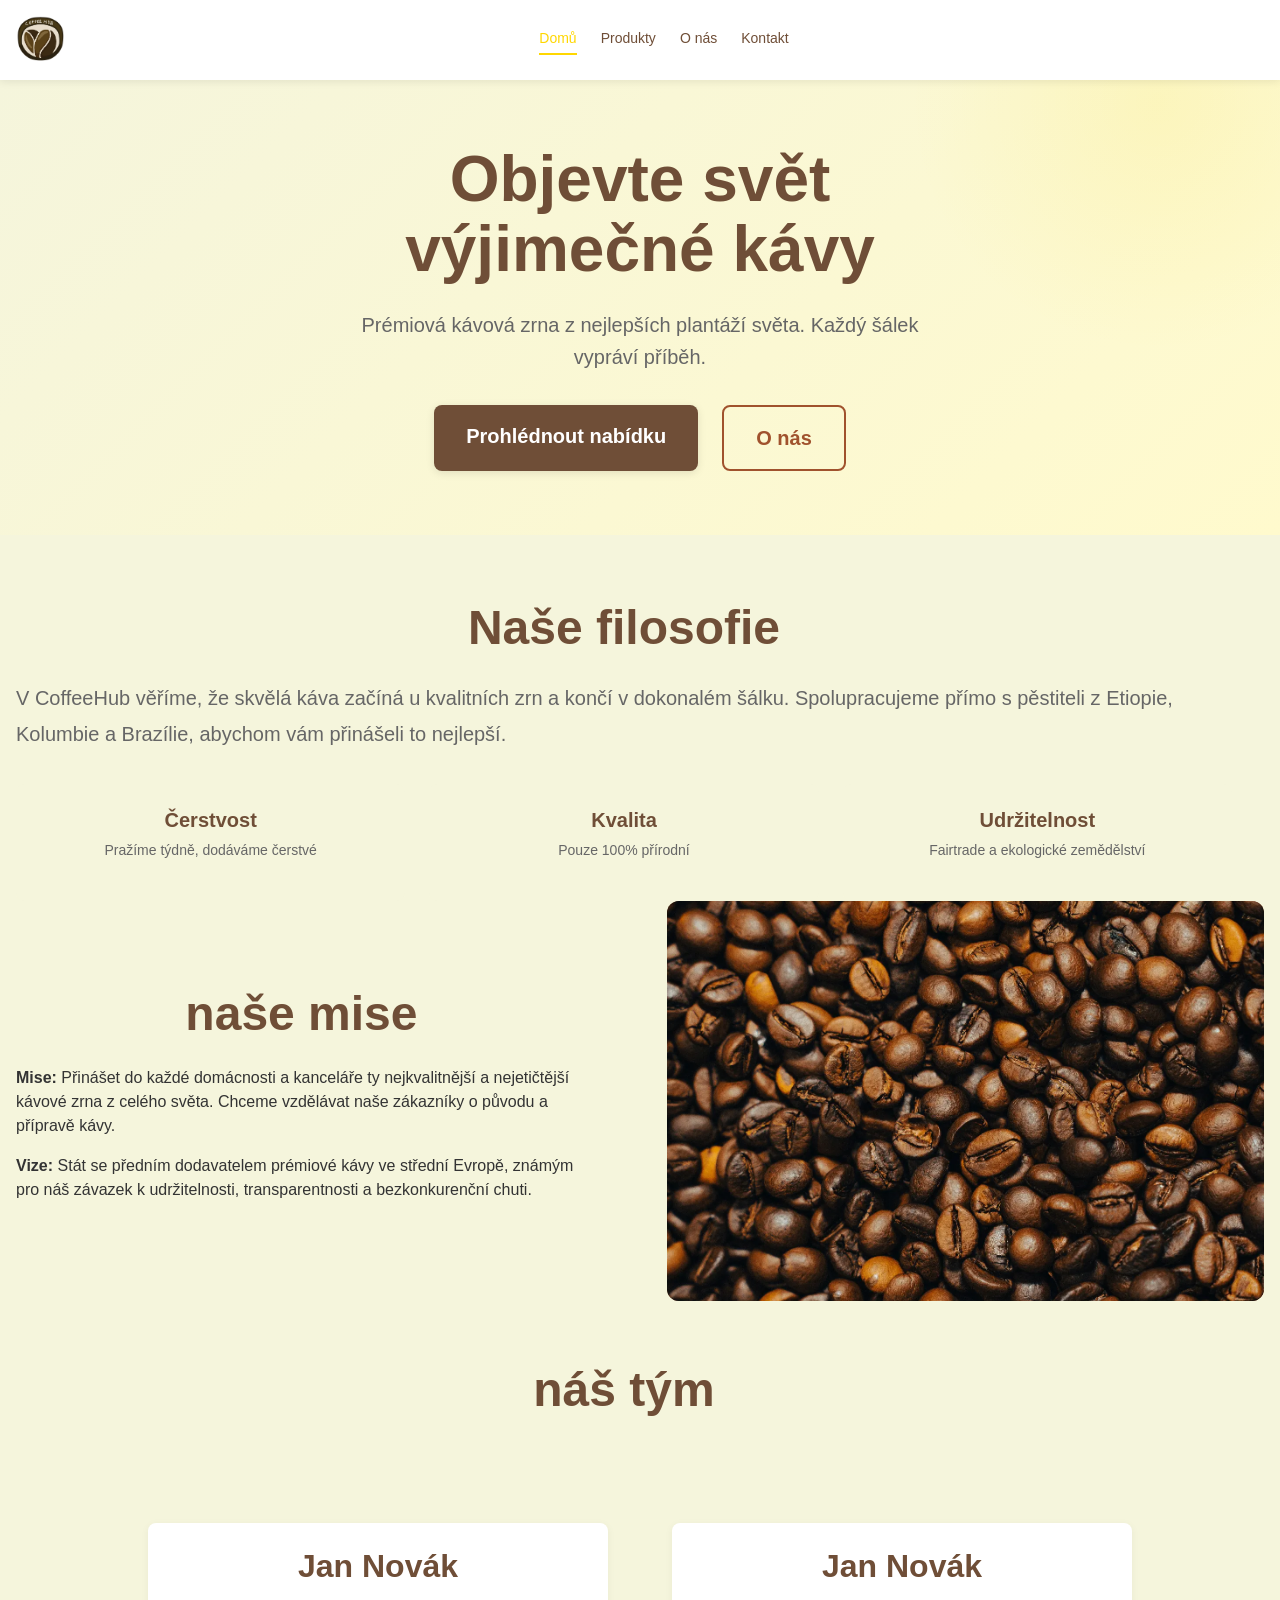
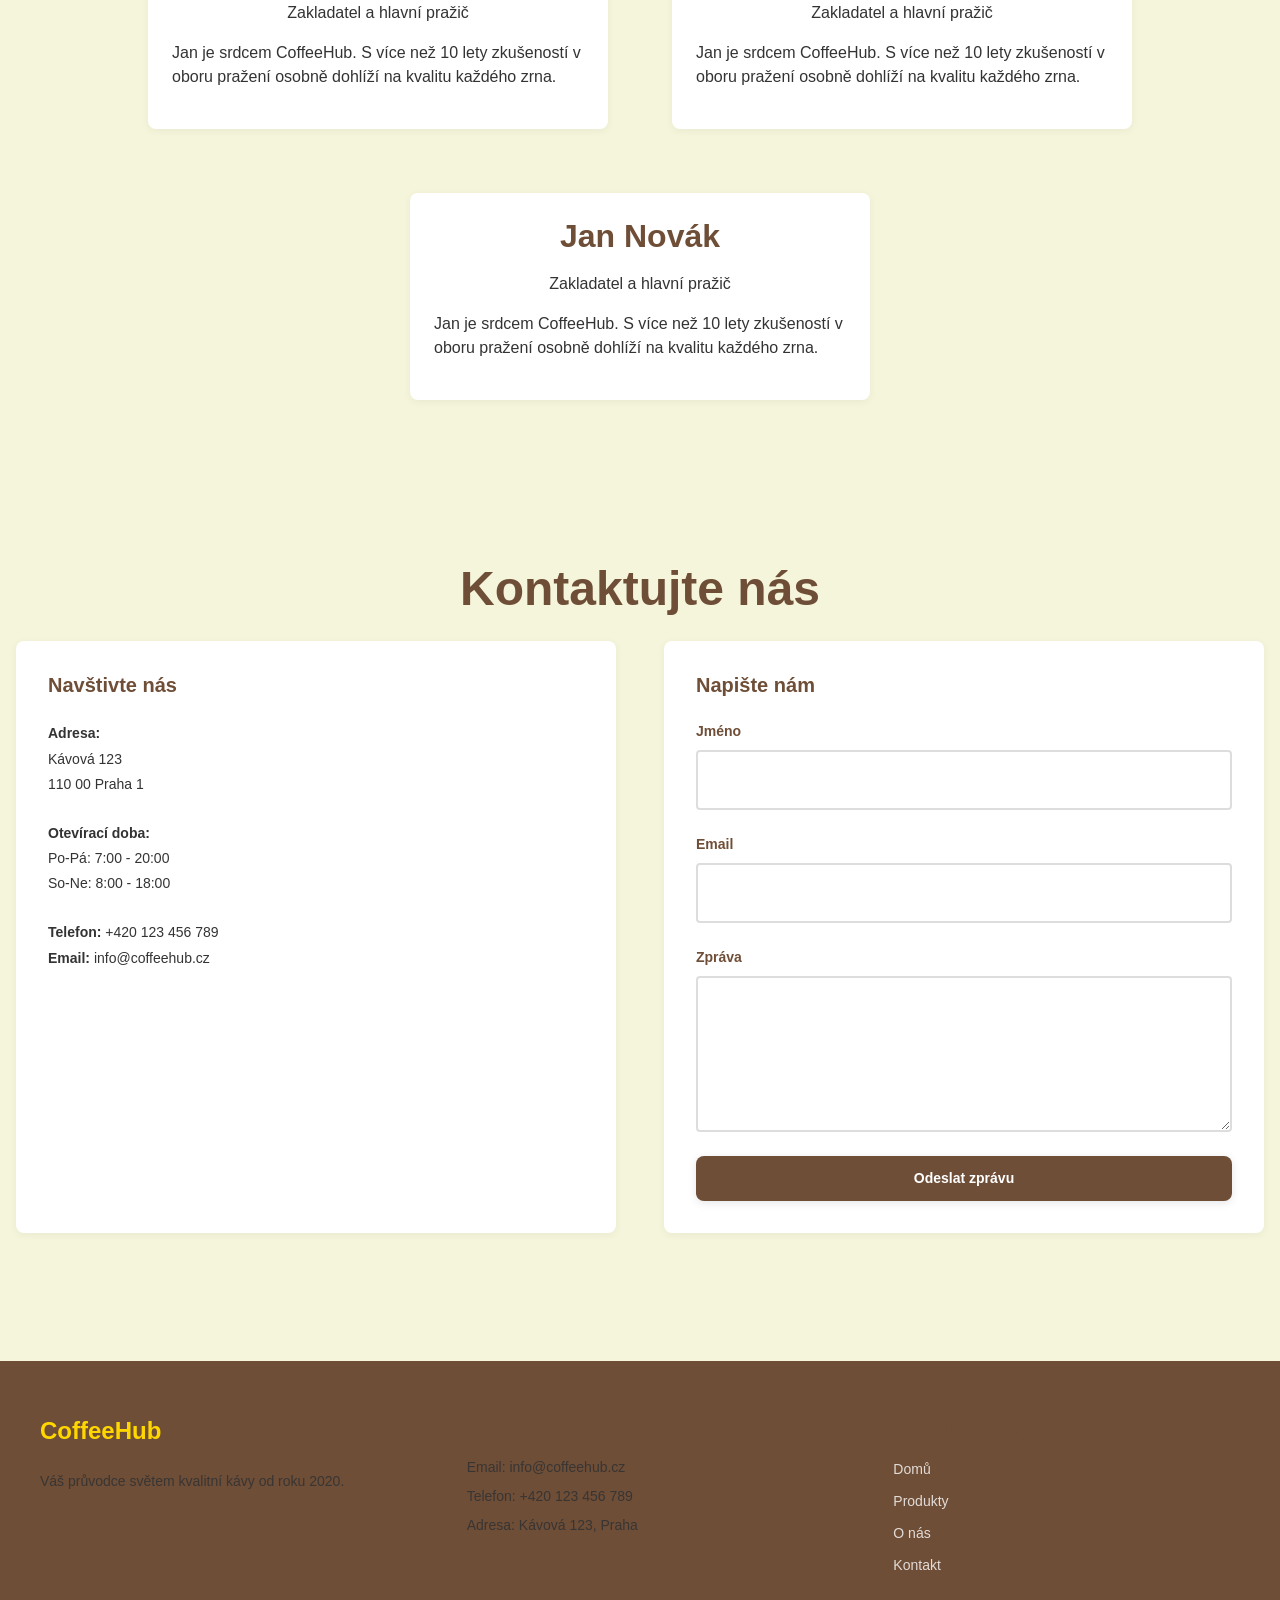
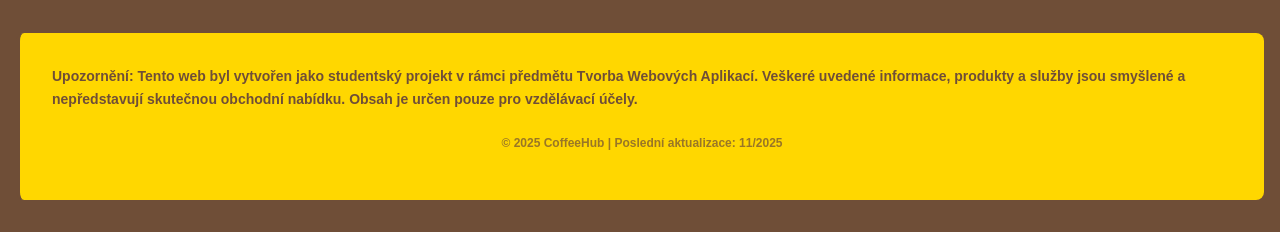
==== commit 101ff62b: "now it's ready" ====
--- a/index.html
+++ b/index.html
@@ -28,6 +28,7 @@
             <span class="menu-icon__line"></span>
         </label>
         
+        <!-- Navigation -->
         <nav class="nav">
             <ul class="nav__list">
                 <li class="nav__item"><a href="index.html" class="nav__link nav__link--active">Domů</a></li>
@@ -39,6 +40,7 @@
     </header>
 
     <main class="main">
+        <!-- Hero Section -->
         <section class="hero container" id="domu">
             <div class="hero__content">
                 <h1 class="hero__title">Objevte svět výjimečné kávy</h1>
@@ -52,6 +54,8 @@
                 </div>
             </div>
         </section>
+
+        <!-- About Section -->
         <section class="about container" id="o-nas">
             <div class="about__content flex-center">
                 <div class="about__text">
@@ -124,6 +128,7 @@
             </div>
         </section>
 
+        <!-- Contacts Section -->
         <section class="contact container" id="kontakt">
             <h2 class="section-title">Kontaktujte nás</h2>
             <div class="contact__content">
@@ -166,6 +171,7 @@
         </section>
     </main>
 
+    <!-- Footer -->
     <footer class="footer container">
         <div class="footer__content footer__content--grid">
             <div class="footer__section">
--- a/css/base.css
+++ b/css/base.css
@@ -27,16 +27,27 @@
     --color-accent-shadow: rgba(255, 215, 0, 0.1); /* Light accent shadow for hero */
     --color-footer-text: rgba(0, 0, 0, 0);
 
+    /* Design Tokens - Spacing Scale (based on 4px grid) */
+    --space-xxs: calc(var(--grid-unit) * 1); /* 4px */
+    --space-xs: calc(var(--grid-unit) * 2); /* 8px */
+    --space-sm: calc(var(--grid-unit) * 4); /* 16px */
+    --space-md: calc(var(--grid-unit) * 6); /* 24px */
+    --space-lg: calc(var(--grid-unit) * 8); /* 32px */
+    --space-xl: calc(var(--grid-unit) * 12); /* 48px */
+    --space-xxl: calc(var(--grid-unit) * 16); /* 64px */
+    --space-massive: calc(var(--grid-unit) * 24); /* 96px */
 
-    --text-xs: 0.75rem;
-    --text-sm: 0.875rem; 
-    --text-base: 1rem; 
-    --text-md: 1.25rem; 
-    --text-lg: 1.5rem; 
-    --text-xl: 2rem; 
-    --text-xxl: 3rem; 
-    --text-massive: 4rem; 
+    /* Design Tokens - Typography Scale (Modular Scale) */
+    --text-xs: 0.75rem; /* 12px */
+    --text-sm: 0.875rem; /* 14px */
+    --text-base: 1rem; /* 16px */
+    --text-md: 1.25rem; /* 20px */
+    --text-lg: 1.5rem; /* 24px */
+    --text-xl: 2rem; /* 32px */
+    --text-xxl: 3rem; /* 48px */
+    --text-massive: 4rem; /* 64px */
 
+    /* Design Tokens - Component Dimensions */
     --logo-size: 48px;
     --card-width: 300px;
     --card-height: 450px;
--- a/css/components.css
+++ b/css/components.css
@@ -85,6 +85,8 @@
     position: absolute;
     width: 100%;
     height: 100%;
+    display: flex;
+    flex-direction: column;
     justify-content: space-between;
     align-items: center;
     padding: var(--space-md);
@@ -119,6 +121,8 @@
 }
 
 .card__content {
+    display: flex;
+    flex-direction: column;
     align-items: center;
     justify-content: center;
     width: 100%;
@@ -163,9 +167,11 @@
 }
 
 .card__actions {
+    display: flex;
     gap: var(--space-sm);
     width: 100%;
     justify-content: center;
+    flex-wrap: wrap;
 }
 
 /* Card Modifier - Featured */
--- a/css/utilities.css
+++ b/css/utilities.css
@@ -42,7 +42,7 @@
 .pd-b-md { padding-bottom: var(--space-md); }
 .pd-b-lg { padding-bottom: var(--space-lg); }
 
-
+/* ===== FLEXBOX UTILITIES ===== */
 .flex { display: flex; }
 .flex-center { display: flex; justify-content: center; align-items: center; }
 .flex-between { display: flex; justify-content: space-between; align-items: center; }
@@ -58,7 +58,7 @@
 .flex-grow { flex-grow: 1; }
 .flex-shrink { flex-shrink: 1; }
 
-
+/* ===== GRID UTILITIES ===== */
 .grid { display: grid; }
 .grid-2 { display: grid; grid-template-columns: repeat(2, 1fr); }
 .grid-3 { display: grid; grid-template-columns: repeat(3, 1fr); }
@@ -67,6 +67,7 @@
 .grid-gap-md { gap: var(--space-md); }
 .grid-gap-lg { gap: var(--space-lg); }
 
+/* ===== TEXT UTILITIES ===== */
 .text-center { text-align: center; }
 .text-left { text-align: left; }
 .text-right { text-align: right; }
@@ -101,19 +102,20 @@
 .line-height-normal { line-height: 1.5; }
 .line-height-relaxed { line-height: 1.8; }
 
-
+/* ===== BORDER RADIUS ===== */
 .rounded-none { border-radius: 0; }
 .rounded-sm { border-radius: calc(var(--grid-unit) * 1); }
 .rounded-md { border-radius: calc(var(--grid-unit) * 2); }
 .rounded-lg { border-radius: calc(var(--grid-unit) * 3); }
 .rounded-full { border-radius: 9999px; }
 
+/* ===== SHADOWS ===== */
 .shadow-none { box-shadow: none; }
 .shadow-sm { box-shadow: 0 calc(var(--grid-unit) * 1) calc(var(--grid-unit) * 2) rgba(0, 0, 0, 0.1); }
 .shadow-md { box-shadow: 0 calc(var(--grid-unit) * 2) calc(var(--grid-unit) * 4) rgba(0, 0, 0, 0.15); }
 .shadow-lg { box-shadow: 0 calc(var(--grid-unit) * 3) calc(var(--grid-unit) * 6) rgba(0, 0, 0, 0.2); }
 
-
+/* ===== BACKGROUND COLORS ===== */
 .bg-primary { background-color: var(--color-primary); }
 .bg-secondary { background-color: var(--color-secondary); }
 .bg-accent { background-color: var(--color-accent); }
@@ -122,7 +124,7 @@
 .bg-error { background-color: var(--color-error); }
 .bg-success { background-color: var(--color-success); }
 
-
+/* ===== BORDER UTILITIES ===== */
 .border { border: 1px solid var(--color-border); }
 .border-primary { border: 2px solid var(--color-primary); }
 .border-secondary { border: 2px solid var(--color-secondary); }
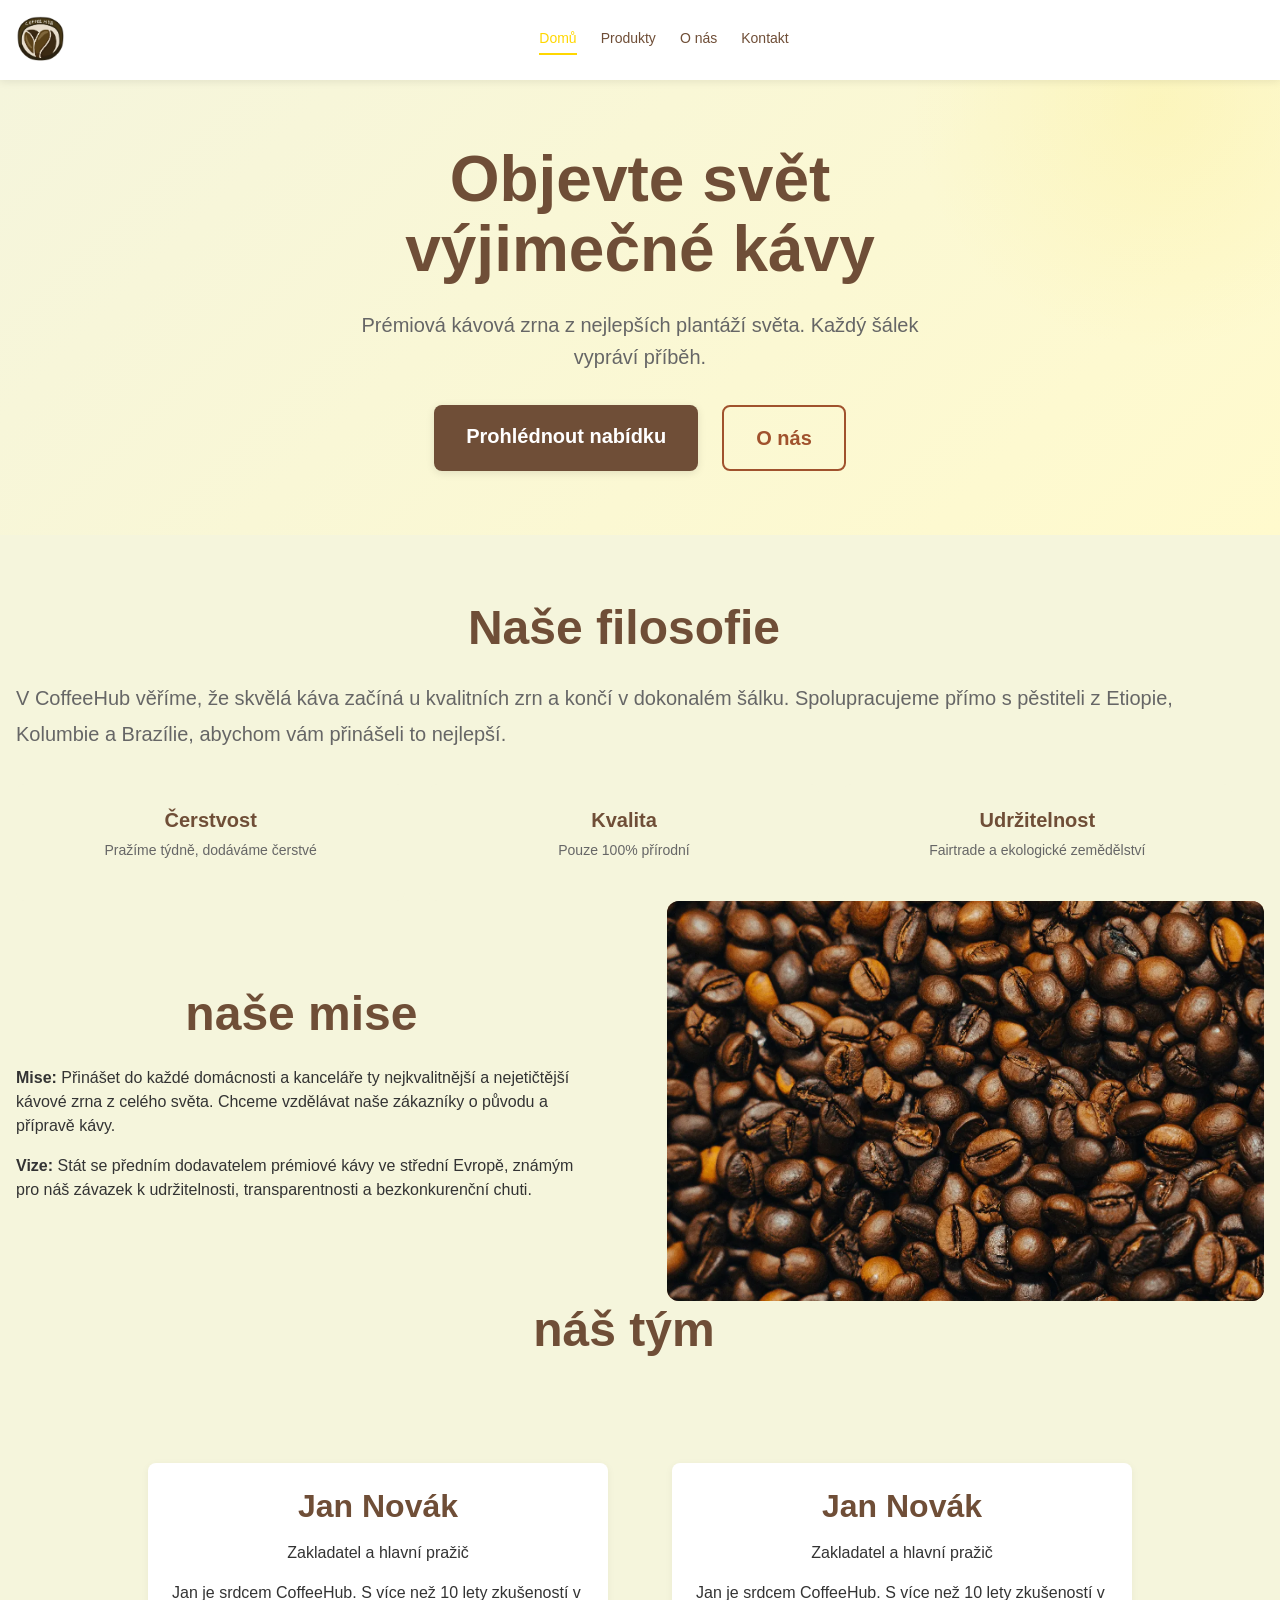
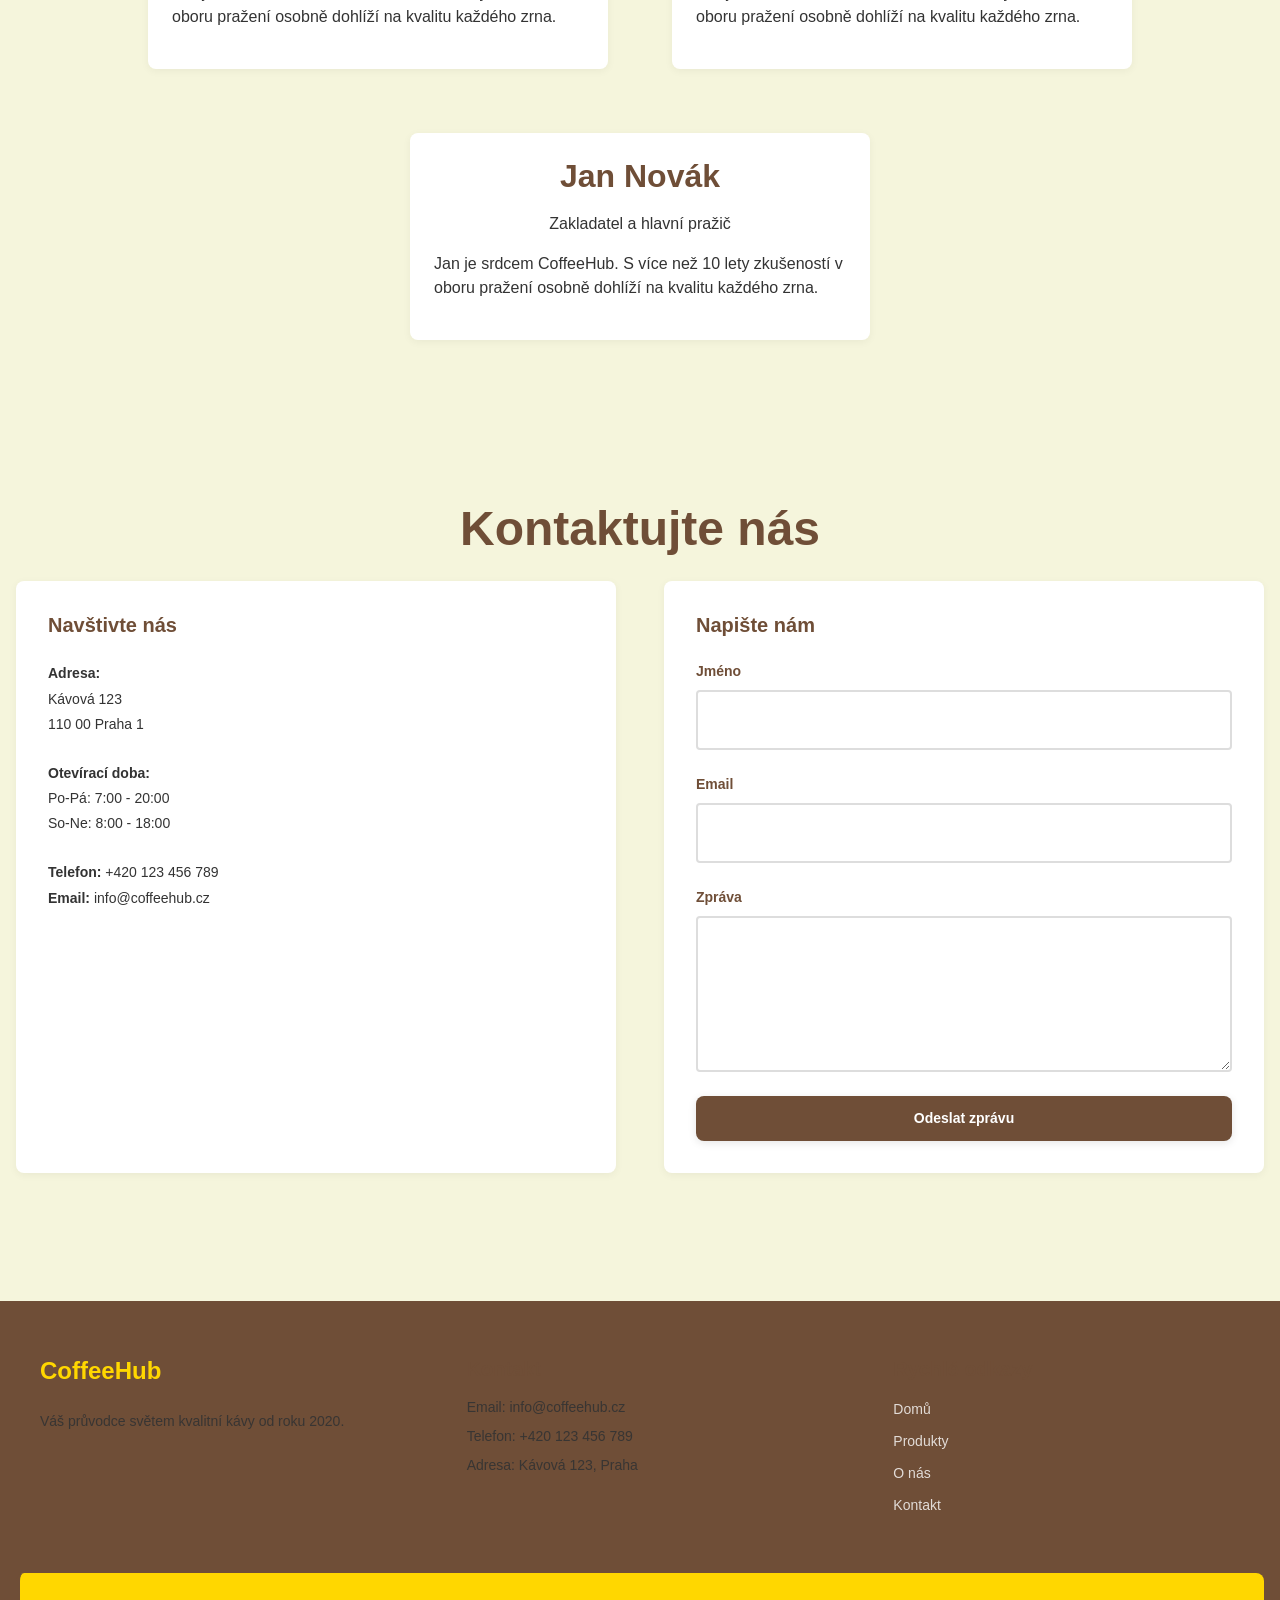
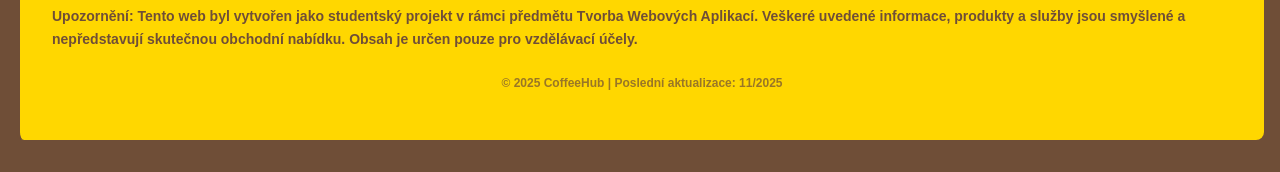
==== commit a393a7de: "deleted redundant utilities" ====
--- a/index.html
+++ b/index.html
@@ -5,6 +5,7 @@
     <meta charset="UTF-8">
     <meta name="viewport" content="width=device-width, initial-scale=1.0">
     <title>CoffeeHub - Prvotřídní káva z celého světa</title>
+    <link rel="shortcut icon" href="files/logo.ico" type="image/x-icon">
     <meta name="description"
         content="Objevte svět výjimečné kávy s CoffeeHub. Nabízíme prémiové kávové zrna z nejlepších plantáží světa.">
     <link rel="stylesheet" href="css/reset.css">
--- a/css/components.css
+++ b/css/components.css
@@ -174,15 +174,7 @@
     flex-wrap: wrap;
 }
 
-/* Card Modifier - Featured */
-.card--featured {
-    border: 2px solid var(--color-accent);
-    transform: scale(1.05);
-}
-
-.card--featured:hover {
-    transform: scale(1.05) translateY(-4px);
-}
+
 
 /* ===== FEATURE COMPONENT ===== */
 .about__features {
@@ -312,15 +304,6 @@
 }
 
 /* ===== DISCLAIMER COMPONENT ===== */
-.disclaimer {
-    background-color: var(--color-accent);
-    color: var(--color-primary);
-    padding: var(--space-lg);
-    border-radius: calc(var(--grid-unit) * 2);
-    margin-top: var(--space-lg);
-    border-left: 4px solid var(--color-primary);
-}
-
 .disclaimer--prominent {
     background-color: var(--color-accent);
     color: var(--color-primary);
@@ -359,9 +342,7 @@
     line-height: 1.8;
 }
 
-.image-placeholder {
-    text-align: center;
-}
+
 
 .team-member{
     padding: var(--space-md);
@@ -372,10 +353,5 @@
     margin: var(--space-lg);
 }
 
-.team-member__bio{
-    display: inline-block;
-}
-
-#nas-tym{
-    margin-top: calc(var(--grid-unit)*15);
-}+
+
--- a/css/utilities.css
+++ b/css/utilities.css
@@ -1,194 +1,22 @@
 /* ===================================
    CoffeeHub Utilities.css
-   Spacing, text, flex/grid helpers
+   Použité utility třídy
    =================================== */
 
-/* ===== SPACING UTILITIES ===== */
-/* Margin utilities */
-.mg-xxs { margin: var(--space-xxs); }
-.mg-xs { margin: var(--space-xs); }
-.mg-sm { margin: var(--space-sm); }
-.mg-md { margin: var(--space-md); }
-.mg-lg { margin: var(--space-lg); }
-.mg-xl { margin: var(--space-xl); }
-
-.mg-t-xs { margin-top: var(--space-xs); }
-.mg-t-sm { margin-top: var(--space-sm); }
-.mg-t-md { margin-top: var(--space-md); }
-.mg-t-lg { margin-top: var(--space-lg); }
-
-.mg-b-xs { margin-bottom: var(--space-xs); }
-.mg-b-sm { margin-bottom: var(--space-sm); }
-.mg-b-md { margin-bottom: var(--space-md); }
-.mg-b-lg { margin-bottom: var(--space-lg); }
-
-.mg-x-auto { margin-left: auto; margin-right: auto; }
-
-/* Padding utilities */
-.pd-xxs { padding: var(--space-xxs); }
-.pd-xs { padding: var(--space-xs); }
-.pd-sm { padding: var(--space-sm); }
-.pd-md { padding: var(--space-md); }
-.pd-lg { padding: var(--space-lg); }
-.pd-xl { padding: var(--space-xl); }
-
-.pd-t-xs { padding-top: var(--space-xs); }
-.pd-t-sm { padding-top: var(--space-sm); }
-.pd-t-md { padding-top: var(--space-md); }
-.pd-t-lg { padding-top: var(--space-lg); }
-
-.pd-b-xs { padding-bottom: var(--space-xs); }
-.pd-b-sm { padding-bottom: var(--space-sm); }
-.pd-b-md { padding-bottom: var(--space-md); }
-.pd-b-lg { padding-bottom: var(--space-lg); }
-
 /* ===== FLEXBOX UTILITIES ===== */
-.flex { display: flex; }
 .flex-center { display: flex; justify-content: center; align-items: center; }
-.flex-between { display: flex; justify-content: space-between; align-items: center; }
-.flex-around { display: flex; justify-content: space-around; align-items: center; }
 .flex-column { display: flex; flex-direction: column; }
-.flex-column-center { display: flex; flex-direction: column; justify-content: center; align-items: center; }
 .flex-wrap { display: flex; flex-wrap: wrap; }
-.flex-gap-sm { display: flex; gap: var(--space-sm); }
-.flex-gap-md { display: flex; gap: var(--space-md); }
-.flex-gap-lg { display: flex; gap: var(--space-lg); }
-
-.flex-1 { flex: 1; }
-.flex-grow { flex-grow: 1; }
-.flex-shrink { flex-shrink: 1; }
-
-/* ===== GRID UTILITIES ===== */
-.grid { display: grid; }
-.grid-2 { display: grid; grid-template-columns: repeat(2, 1fr); }
-.grid-3 { display: grid; grid-template-columns: repeat(3, 1fr); }
-.grid-4 { display: grid; grid-template-columns: repeat(4, 1fr); }
-.grid-gap-sm { gap: var(--space-sm); }
-.grid-gap-md { gap: var(--space-md); }
-.grid-gap-lg { gap: var(--space-lg); }
-
-/* ===== TEXT UTILITIES ===== */
-.text-center { text-align: center; }
-.text-left { text-align: left; }
-.text-right { text-align: right; }
-.text-justify { text-align: justify; }
-
-.text-muted { color: var(--color-muted); }
-.text-accent { color: var(--color-accent); }
-.text-primary { color: var(--color-primary); }
-.text-secondary { color: var(--color-secondary); }
-.text-white { color: var(--color-white); }
-.text-error { color: var(--color-error); }
-.text-success { color: var(--color-success); }
-
-.text-bold { font-weight: 700; }
-.text-semibold { font-weight: 600; }
-.text-medium { font-weight: 500; }
-.text-normal { font-weight: 400; }
-
-.text-xs { font-size: var(--text-xs); }
-.text-sm { font-size: var(--text-sm); }
-.text-base { font-size: var(--text-base); }
-.text-md { font-size: var(--text-md); }
-.text-lg { font-size: var(--text-lg); }
-.text-xl { font-size: var(--text-xl); }
-.text-xxl { font-size: var(--text-xxl); }
-
-.text-uppercase { text-transform: uppercase; }
-.text-lowercase { text-transform: lowercase; }
-.text-capitalize { text-transform: capitalize; }
-
-.line-height-tight { line-height: 1.2; }
-.line-height-normal { line-height: 1.5; }
-.line-height-relaxed { line-height: 1.8; }
-
-/* ===== BORDER RADIUS ===== */
-.rounded-none { border-radius: 0; }
-.rounded-sm { border-radius: calc(var(--grid-unit) * 1); }
-.rounded-md { border-radius: calc(var(--grid-unit) * 2); }
-.rounded-lg { border-radius: calc(var(--grid-unit) * 3); }
-.rounded-full { border-radius: 9999px; }
-
-/* ===== SHADOWS ===== */
-.shadow-none { box-shadow: none; }
-.shadow-sm { box-shadow: 0 calc(var(--grid-unit) * 1) calc(var(--grid-unit) * 2) rgba(0, 0, 0, 0.1); }
-.shadow-md { box-shadow: 0 calc(var(--grid-unit) * 2) calc(var(--grid-unit) * 4) rgba(0, 0, 0, 0.15); }
-.shadow-lg { box-shadow: 0 calc(var(--grid-unit) * 3) calc(var(--grid-unit) * 6) rgba(0, 0, 0, 0.2); }
-
-/* ===== BACKGROUND COLORS ===== */
-.bg-primary { background-color: var(--color-primary); }
-.bg-secondary { background-color: var(--color-secondary); }
-.bg-accent { background-color: var(--color-accent); }
-.bg-white { background-color: var(--color-white); }
-.bg-light { background-color: var(--color-bg); }
-.bg-error { background-color: var(--color-error); }
-.bg-success { background-color: var(--color-success); }
-
-/* ===== BORDER UTILITIES ===== */
-.border { border: 1px solid var(--color-border); }
-.border-primary { border: 2px solid var(--color-primary); }
-.border-secondary { border: 2px solid var(--color-secondary); }
-.border-accent { border: 2px solid var(--color-accent); }
-
-.border-t { border-top: 1px solid var(--color-border); }
-.border-b { border-bottom: 1px solid var(--color-border); }
-.border-l { border-left: 1px solid var(--color-border); }
-.border-r { border-right: 1px solid var(--color-border); }
-
-/* ===== DISPLAY UTILITIES ===== */
-.display-none { display: none; }
-.display-block { display: block; }
-.display-inline { display: inline; }
-.display-inline-block { display: inline-block; }
-
-.visibility-hidden { visibility: hidden; }
-.visibility-visible { visibility: visible; }
-
-.opacity-0 { opacity: 0; }
-.opacity-50 { opacity: 0.5; }
-.opacity-100 { opacity: 1; }
 
 /* ===== WIDTH & HEIGHT UTILITIES ===== */
 .w-full { width: 100%; }
-.w-half { width: 50%; }
-.w-third { width: 33.333%; }
-.w-auto { width: auto; }
-
-.h-full { height: 100%; }
-.h-auto { height: auto; }
-.h-screen { height: 100vh; }
-
-.max-w-full { max-width: 100%; }
-.max-w-container { max-width: 1200px; }
-
-/* ===== POSITION UTILITIES ===== */
-.position-relative { position: relative; }
-.position-absolute { position: absolute; }
-.position-fixed { position: fixed; }
-.position-sticky { position: sticky; }
-
-/* ===== OVERFLOW UTILITIES ===== */
-.overflow-hidden { overflow: hidden; }
-.overflow-auto { overflow: auto; }
-.overflow-x-auto { overflow-x: auto; }
-.overflow-y-auto { overflow-y: auto; }
 
 /*===== IMAGE UTILITIES ===== */
 .image-cover{object-fit: cover};
 
-/* ===== CURSOR UTILITIES ===== */
-.cursor-pointer { cursor: pointer; }
-.cursor-default { cursor: default; }
-.cursor-text { cursor: text; }
-.cursor-not-allowed { cursor: not-allowed; }
+/* ===== RESPONSIVE UTILITIES (Použité v HTML: footer__content--grid, disclaimer--prominent) ===== */
+/* Tyto třídy jsou použity v komponentách, ale jejich definice je v utilities.css, proto je ponechávám. */
 
-/* ===== TRANSITION UTILITIES ===== */
-.transition-all { transition: all 0.3s ease; }
-.transition-color { transition: color 0.3s ease; }
-.transition-bg { transition: background-color 0.3s ease; }
-.transition-transform { transition: transform 0.3s ease; }
-
-/* ===== RESPONSIVE UTILITIES ===== */
 @media (max-width: 768px) {
     .grid-2 { grid-template-columns: 1fr; }
     .grid-3 { grid-template-columns: repeat(2, 1fr); }
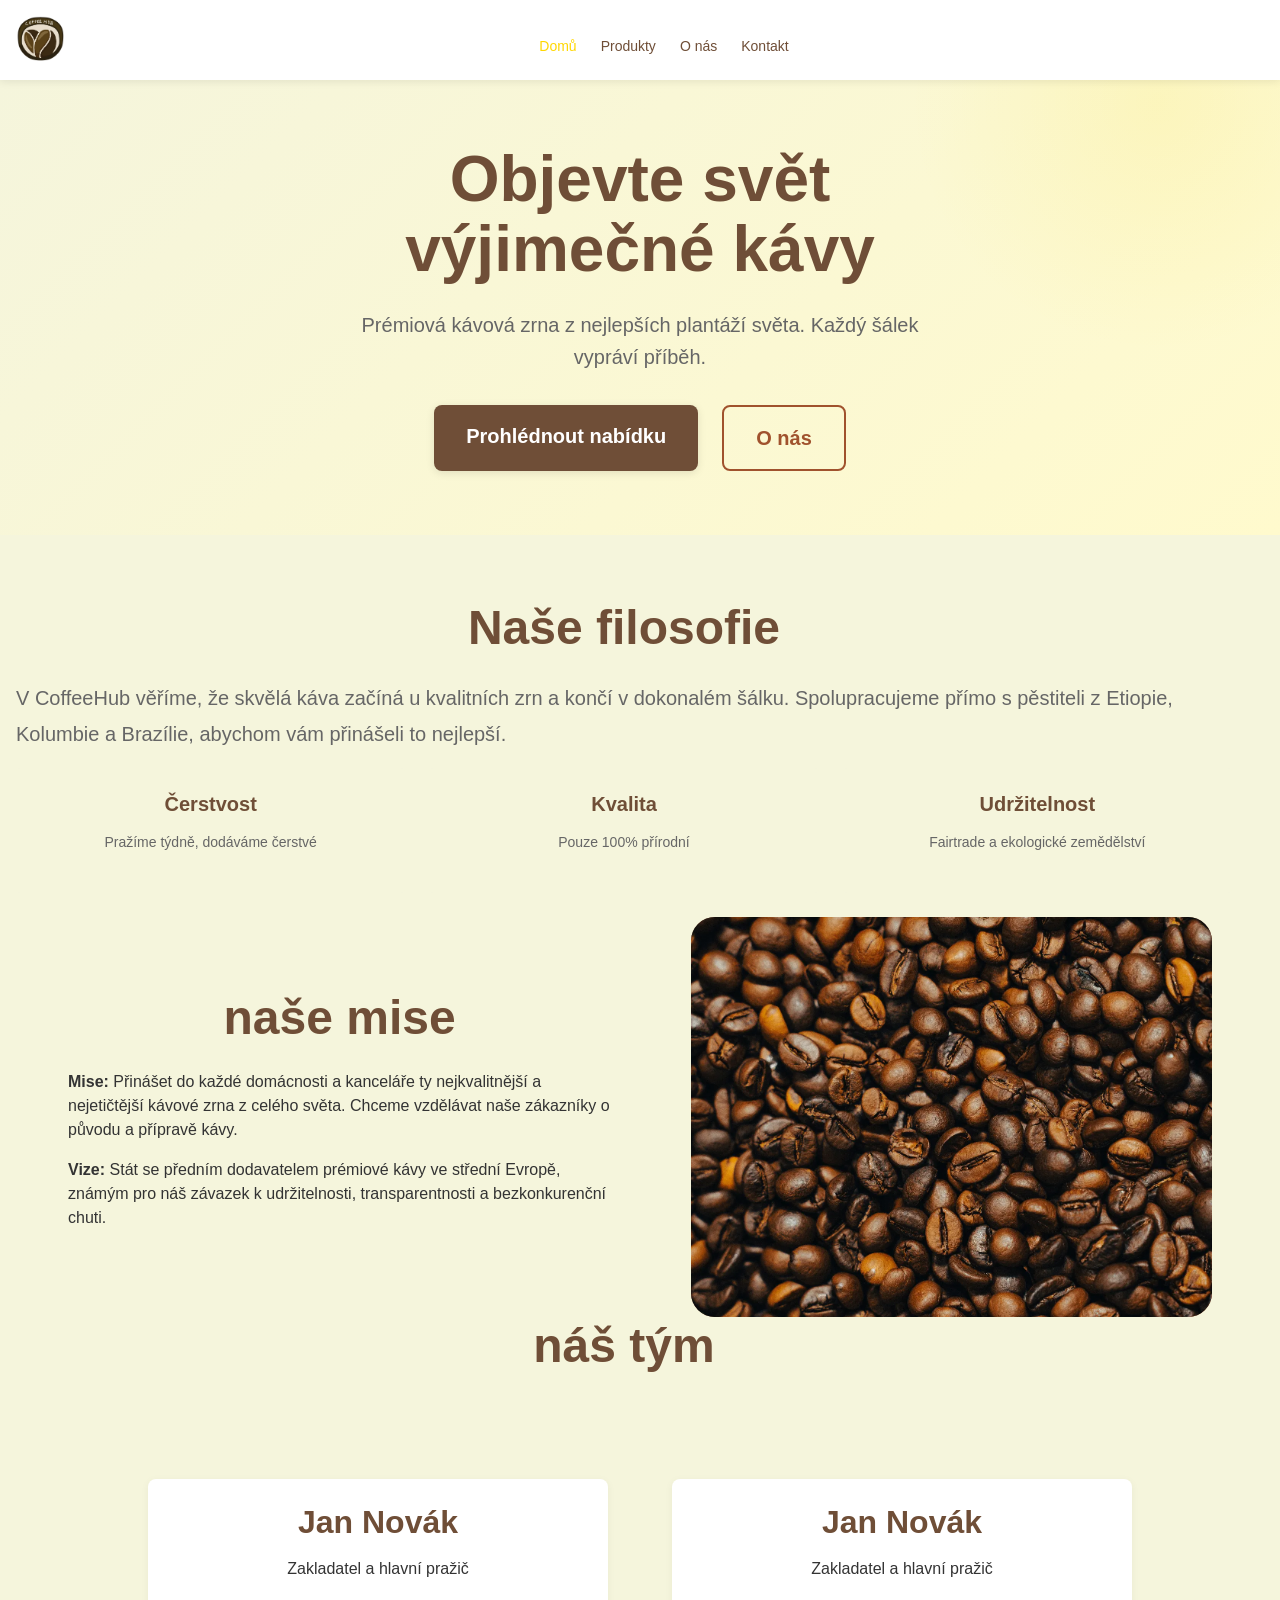
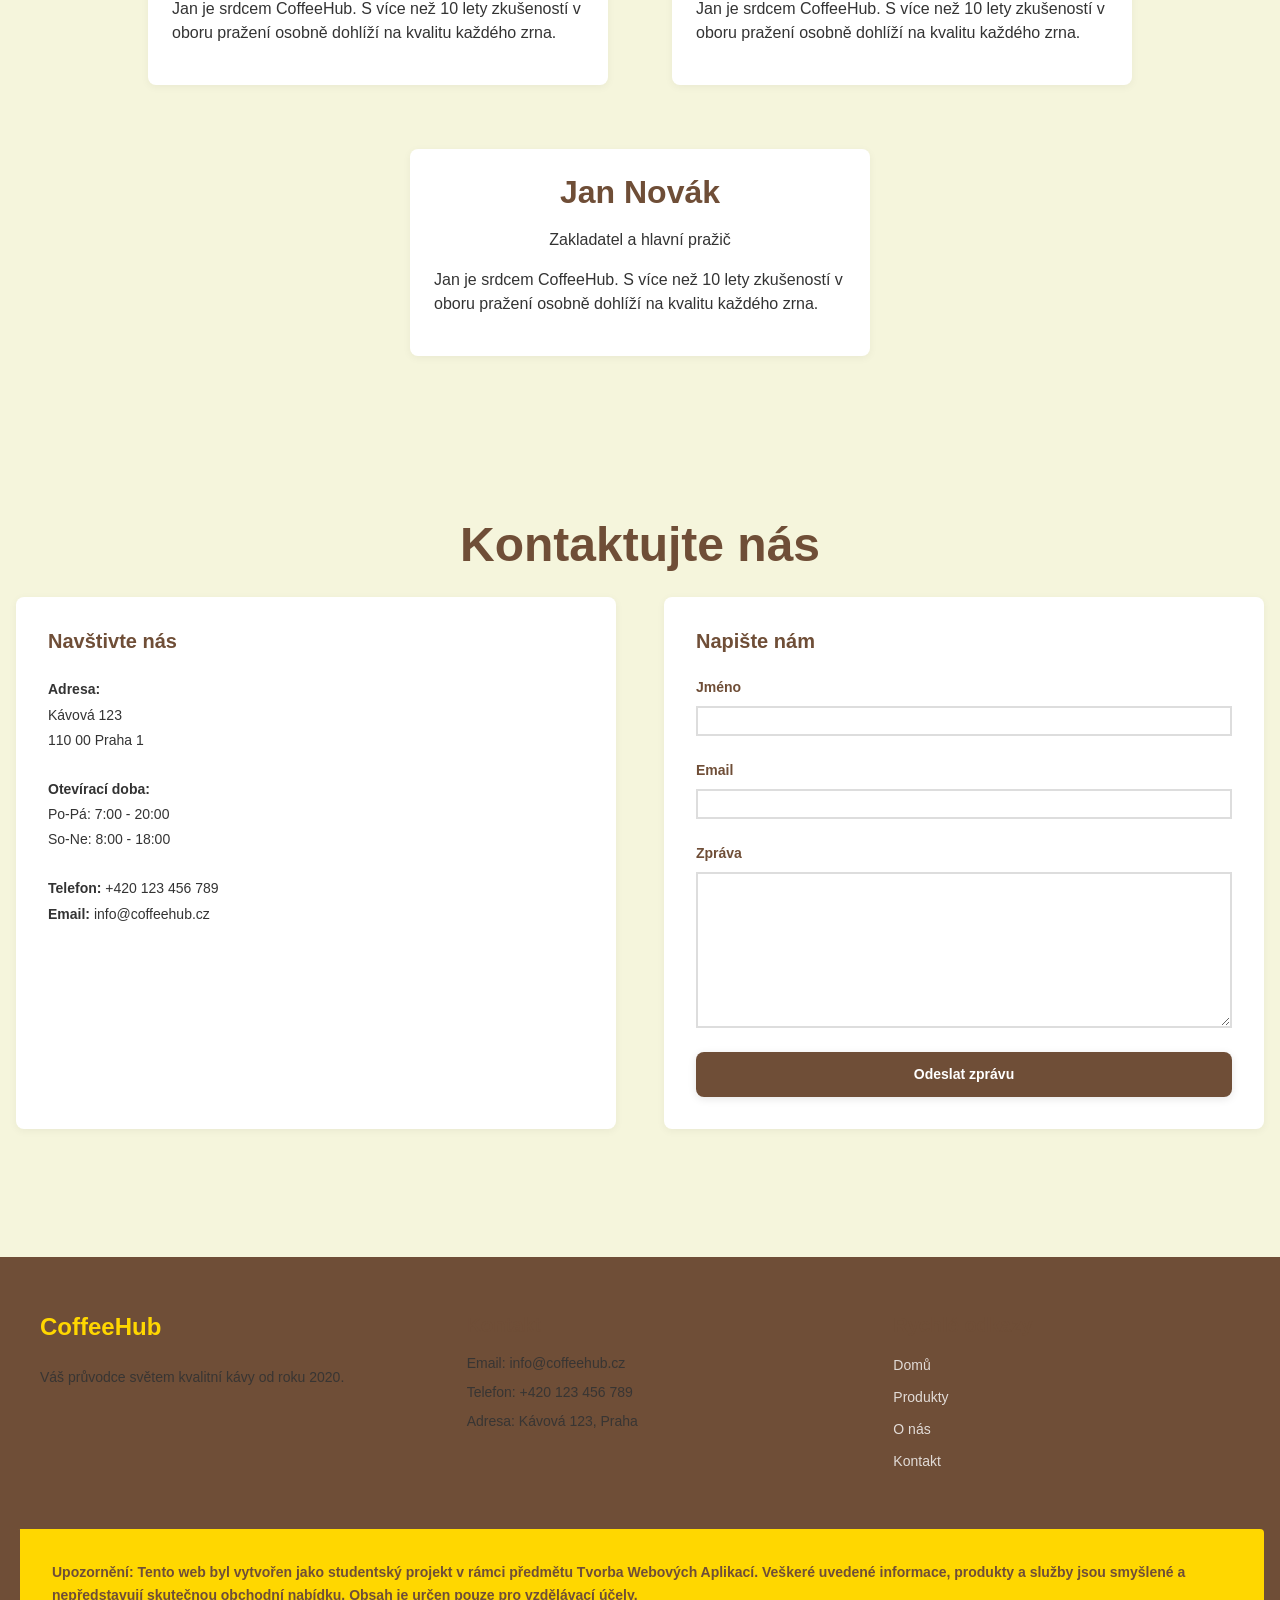
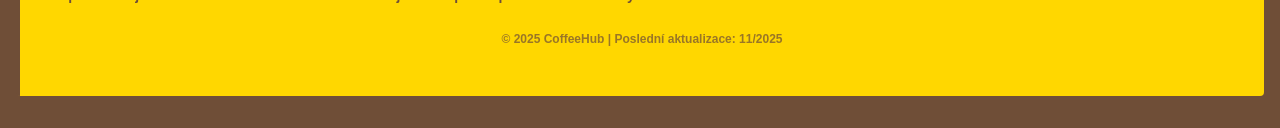
==== commit b709f8dc: "css optimization" ====
--- a/index.html
+++ b/index.html
@@ -17,21 +17,21 @@
 </head>
 
 <body>
-    <header class="header container">
+    <header class="header flex container">
         <a href="index.html" class="logo-link">
             <img class="logo" src="files/logo.png" alt="CoffeeHub Logo">
         </a>
-        
+
         <input type="checkbox" id="menu-toggle" class="menu-toggle" hidden>
         <label for="menu-toggle" class="menu-icon">
             <span class="menu-icon__line"></span>
             <span class="menu-icon__line"></span>
             <span class="menu-icon__line"></span>
         </label>
-        
+
         <!-- Navigation -->
         <nav class="nav">
-            <ul class="nav__list">
+            <ul class="nav__list flex-center">
                 <li class="nav__item"><a href="index.html" class="nav__link nav__link--active">Domů</a></li>
                 <li class="nav__item"><a href="products.html" class="nav__link">Produkty</a></li>
                 <li class="nav__item"><a href="#o-nas" class="nav__link">O nás</a></li>
@@ -61,22 +61,22 @@
             <div class="about__content flex-center">
                 <div class="about__text">
                     <h2 class="section-title">Naše filosofie</h2>
-                    <p class="about__description">
+                    <p class="about__description m-b-lg">
                         V CoffeeHub věříme, že skvělá káva začíná u kvalitních zrn
                         a končí v dokonalém šálku. Spolupracujeme přímo s pěstiteli
                         z Etiopie, Kolumbie a Brazílie, abychom vám přinášeli to nejlepší.
                     </p>
-                    <div class="about__features">
-                        <div class="feature">
-                            <h3 class="feature__title">Čerstvost</h3>
+                    <div class="about__features m-b-md">
+                        <div class="feature p-md rounded-xs">
+                            <h3 class="feature__title m-b-sx">Čerstvost</h3>
                             <p class="feature__description">Pražíme týdně, dodáváme čerstvé</p>
                         </div>
-                        <div class="feature">
-                            <h3 class="feature__title">Kvalita</h3>
+                        <div class="feature p-md rounded-xs">
+                            <h3 class="feature__title m-b-sx">Kvalita</h3>
                             <p class="feature__description">Pouze 100% přírodní</p>
                         </div>
-                        <div class="feature">
-                            <h3 class="feature__title">Udržitelnost</h3>
+                        <div class="feature p-md rounded-xs">
+                            <h3 class="feature__title m-b-sx">Udržitelnost</h3>
                             <p class="feature__description">Fairtrade a ekologické zemědělství</p>
                         </div>
                     </div>
@@ -93,10 +93,12 @@
                 <div class="about__text">
                     <h2 class="section-title">naše mise</h2>
                     <p>
-                        <strong>Mise:</strong> Přinášet do každé domácnosti a kanceláře ty nejkvalitnější a nejetičtější kávové zrna z celého světa. Chceme vzdělávat naše zákazníky o původu a přípravě kávy.
+                        <strong>Mise:</strong> Přinášet do každé domácnosti a kanceláře ty nejkvalitnější a nejetičtější
+                        kávové zrna z celého světa. Chceme vzdělávat naše zákazníky o původu a přípravě kávy.
                     </p>
                     <p>
-                        <strong>Vize:</strong> Stát se předním dodavatelem prémiové kávy ve střední Evropě, známým pro náš závazek k udržitelnosti, transparentnosti a bezkonkurenční chuti.
+                        <strong>Vize:</strong> Stát se předním dodavatelem prémiové kávy ve střední Evropě, známým pro
+                        náš závazek k udržitelnosti, transparentnosti a bezkonkurenční chuti.
                     </p>
                 </div>
                 <div class="about__image">
@@ -110,20 +112,23 @@
                     <h2 class="section-title w-full" id="nas-tym">náš tým</h2>
                 </div>
                 <div class="team__list flex-wrap flex-center">
-                    <div class="team-member flex-column flex-center">
-                         <h3 class="team-member__name">Jan Novák</h3>
-                    <p>Zakladatel a hlavní pražič</p>
-                    <p>Jan je srdcem CoffeeHub. S více než 10 lety zkušeností v oboru pražení osobně dohlíží na kvalitu každého zrna.</p>
-                    </div>
-                    <div class="team-member flex-column flex-center">
-                    <h3 class="team-member__name">Jan Novák</h3>
-                    <p >Zakladatel a hlavní pražič</p>
-                    <p >Jan je srdcem CoffeeHub. S více než 10 lety zkušeností v oboru pražení osobně dohlíží na kvalitu každého zrna.</p>
-                    </div>
-                    <div class="team-member flex-column flex-center">
-                         <h3 class="team-member__name">Jan Novák</h3>
-                    <p>Zakladatel a hlavní pražič</p>
-                    <p>Jan je srdcem CoffeeHub. S více než 10 lety zkušeností v oboru pražení osobně dohlíží na kvalitu každého zrna.</p>
+                    <div class="team-member p-md rounded-sm m-lg flex-column flex-center">
+                        <h3 class="team-member__name">Jan Novák</h3>
+                        <p>Zakladatel a hlavní pražič</p>
+                        <p>Jan je srdcem CoffeeHub. S více než 10 lety zkušeností v oboru pražení osobně dohlíží na
+                            kvalitu každého zrna.</p>
+                    </div>
+                    <div class="team-member p-md rounded-sm m-lg flex-column flex-center">
+                        <h3 class="team-member__name">Jan Novák</h3>
+                        <p>Zakladatel a hlavní pražič</p>
+                        <p>Jan je srdcem CoffeeHub. S více než 10 lety zkušeností v oboru pražení osobně dohlíží na
+                            kvalitu každého zrna.</p>
+                    </div>
+                    <div class="team-member p-md rounded-sm m-lg flex-column flex-center">
+                        <h3 class="team-member__name">Jan Novák</h3>
+                        <p>Zakladatel a hlavní pražič</p>
+                        <p>Jan je srdcem CoffeeHub. S více než 10 lety zkušeností v oboru pražení osobně dohlíží na
+                            kvalitu každého zrna.</p>
                     </div>
                 </div>
             </div>
@@ -134,36 +139,36 @@
             <h2 class="section-title">Kontaktujte nás</h2>
             <div class="contact__content">
                 <div class="contact__info">
-                    <h3 class="contact__subtitle">Navštivte nás</h3>
-                    <p class="contact__text">
+                    <h3 class="contact__subtitle m-b-md">Navštivte nás</h3>
+                    <p class="contact__text m-b-md">
                         <strong>Adresa:</strong><br>
                         Kávová 123<br>
                         110 00 Praha 1
                     </p>
-                    <p class="contact__text">
+                    <p class="contact__text m-b-md">
                         <strong>Otevírací doba:</strong><br>
                         Po-Pá: 7:00 - 20:00<br>
                         So-Ne: 8:00 - 18:00
                     </p>
-                    <p class="contact__text">
+                    <p class="contact__text m-b-md">
                         <strong>Telefon:</strong> +420 123 456 789<br>
                         <strong>Email:</strong> info@coffeehub.cz
                     </p>
                 </div>
                 <div class="contact__form">
-                    <h3 class="contact__subtitle">Napište nám</h3>
-                    <form class="form">
-                        <div class="form__group">
+                    <h3 class="contact__subtitle m-b-md">Napište nám</h3>
+                    <form class="form flex-column">
+                        <div class="form__group flex-column">
                             <label for="name" class="form__label">Jméno</label>
                             <input type="text" id="name" class="form__input" required>
                         </div>
-                        <div class="form__group">
+                        <div class="form__group flex-column">
                             <label for="email" class="form__label">Email</label>
                             <input type="email" id="email" class="form__input" required>
                         </div>
-                        <div class="form__group">
+                        <div class="form__group flex-column">
                             <label for="message" class="form__label">Zpráva</label>
-                            <textarea id="message" class="form__textarea" rows="5" required></textarea>
+                            <textarea id="message" class="form__textarea rounded-xxs p-sm" rows="5" required></textarea>
                         </div>
                         <button type="submit" class="button button--primary">Odeslat zprávu</button>
                     </form>
@@ -176,7 +181,7 @@
     <footer class="footer container">
         <div class="footer__content footer__content--grid">
             <div class="footer__section">
-                <h3 class="footer__title">CoffeeHub</h3>
+                <h3 class="footer__title m-b-md">CoffeeHub</h3>
                 <p class="footer__description">
                     Váš průvodce světem kvalitní kávy od roku 2020.
                 </p>
@@ -184,14 +189,14 @@
 
             <div class="footer__section">
                 <h4 class="footer__subtitle">Kontakt</h4>
-                <p class="footer__contact">Email: info@coffeehub.cz</p>
-                <p class="footer__contact">Telefon: +420 123 456 789</p>
-                <p class="footer__contact">Adresa: Kávová 123, Praha</p>
+                <p class="footer__contact m-b-xs">Email: info@coffeehub.cz</p>
+                <p class="footer__contact m-b-xs">Telefon: +420 123 456 789</p>
+                <p class="footer__contact m-b-xs">Adresa: Kávová 123, Praha</p>
             </div>
 
             <div class="footer__section">
                 <h4 class="footer__subtitle">Rychlé odkazy</h4>
-                <ul class="footer__links">
+                <ul class="footer__links flex-column">
                     <li><a href="index.html" class="footer__link">Domů</a></li>
                     <li><a href="products.html" class="footer__link">Produkty</a></li>
                     <li><a href="#o-nas" class="footer__link">O nás</a></li>
@@ -200,10 +205,12 @@
             </div>
         </div>
 
-       
-        <div class="disclaimer disclaimer--prominent">
-            <p class="disclaimer__text">
-                <strong>Upozornění:</strong> Tento web byl vytvořen jako studentský projekt v rámci předmětu Tvorba Webových Aplikací. Veškeré uvedené informace, produkty a služby jsou smyšlené a nepředstavují skutečnou obchodní nabídku. Obsah je určen pouze pro vzdělávací účely.
+
+        <div class="disclaimer disclaimer--prominent p-lg rounded-xs m-t-lg">
+            <p class="disclaimer__text m-b-sm">
+                <strong>Upozornění:</strong> Tento web byl vytvořen jako studentský projekt v rámci předmětu Tvorba
+                Webových Aplikací. Veškeré uvedené informace, produkty a služby jsou smyšlené a nepředstavují skutečnou
+                obchodní nabídku. Obsah je určen pouze pro vzdělávací účely.
             </p>
             <p class="footer__copyright">
                 &copy; 2025 CoffeeHub | Poslední aktualizace: 11/2025
@@ -213,4 +220,4 @@
 
 </body>
 
-</html>
+</html>
--- a/css/base.css
+++ b/css/base.css
@@ -1,43 +1,39 @@
 :root {
-    /* Design Tokens - Grid Unit */
-    --grid-unit: 4px;
 
-    /* Design Tokens - Colors */
-    --color-primary: #6F4E37; /* Coffee Brown */
-    --color-secondary: #A0522D; /* Sienna/Terracotta */
-    --color-accent: #FFD700; /* Gold/Yellow for highlights */
+    --color-primary: #6F4E37;
+    --color-secondary: #A0522D;
+    --color-accent: #FFD700;
     --color-text: #333333;
     --color-muted: #666666;
     --color-white: #FFFFFF;
-    --color-bg: #F5F5DC; /* Beige/Cream background */
+    --color-bg: #F5F5DC;
     --color-error: #CC0000;
     --color-success: #008000;
 
 
-    /* New Theming Variables (Light Mode Defaults) */
-    --color-primary-hover: #A0522D; /* Sienna */
-    --color-border: #ddd; /* Light gray border */
-    --color-primary-shadow: rgba(111, 78, 55, 0.1); /* Shadow based on primary color */
-    --color-bg-hover: #FFFACD; /* Light yellow hover for features */
-    --color-surface: var(--color-white); /* White surface for cards/info boxes */
-    --color-bg-secondary: var(--color-bg); /* Secondary background for sections */
-    --color-primary-bg: var(--color-primary); /* Primary color for footer background */
-    --color-text-on-primary: var(--color-white); /* White text on primary background */
-    --color-shadow: rgba(0, 0, 0, 0.05); /* Light shadow for contact/info boxes */
-    --color-accent-shadow: rgba(255, 215, 0, 0.1); /* Light accent shadow for hero */
+  
+    --color-primary-hover: #A0522D; 
+    --color-border: #ddd;
+    --color-primary-shadow: rgba(111, 78, 55, 0.1);
+    --color-bg-hover: #FFFACD;
+    --color-surface: var(--color-white); 
+    --color-bg-secondary: var(--color-bg);
+    --color-primary-bg: var(--color-primary); 
+    --color-text-on-primary: var(--color-white);
+    --color-shadow: rgba(0, 0, 0, 0.05); 
+    --color-accent-shadow: rgba(255, 215, 0, 0.1);
     --color-footer-text: rgba(0, 0, 0, 0);
 
-    /* Design Tokens - Spacing Scale (based on 4px grid) */
-    --space-xxs: calc(var(--grid-unit) * 1); /* 4px */
-    --space-xs: calc(var(--grid-unit) * 2); /* 8px */
-    --space-sm: calc(var(--grid-unit) * 4); /* 16px */
-    --space-md: calc(var(--grid-unit) * 6); /* 24px */
-    --space-lg: calc(var(--grid-unit) * 8); /* 32px */
-    --space-xl: calc(var(--grid-unit) * 12); /* 48px */
-    --space-xxl: calc(var(--grid-unit) * 16); /* 64px */
-    --space-massive: calc(var(--grid-unit) * 24); /* 96px */
+    
+    --space-xxs: 0.25rem; /* 4px */
+    --space-xs: 0.5rem; /* 8px */
+    --space-sm: 1rem; /* 16px */
+    --space-md: 1.5rem; /* 24px */
+    --space-lg: 2rem; /* 32px */
+    --space-xl: 3rem; /* 48px */
+    --space-xxl: 4rem; /* 64px */
+    --space-massive: 6rem; /* 96px */
 
-    /* Design Tokens - Typography Scale (Modular Scale) */
     --text-xs: 0.75rem; /* 12px */
     --text-sm: 0.875rem; /* 14px */
     --text-base: 1rem; /* 16px */
@@ -47,7 +43,6 @@
     --text-xxl: 3rem; /* 48px */
     --text-massive: 4rem; /* 64px */
 
-    /* Design Tokens - Component Dimensions */
     --logo-size: 48px;
     --card-width: 300px;
     --card-height: 450px;
@@ -55,7 +50,7 @@
     --image-height: 167px;
 }
 
-/* Base styles for semantic elements */
+
 h1, h2, h3, h4, h5, h6 {
     font-family: helvetica, serif;
     line-height: 1.2;
@@ -63,17 +58,16 @@
     color: var(--color-primary);
 }
 
-h1 { font-size: var(--text-massive); }
-h2 { font-size: var(--text-xxl); }
-h3 { font-size: var(--text-xl); }
-h4 { font-size: var(--text-lg); }
+h1 { font-size: var(--text-xxl); }
+h2 { font-size: var(--text-xl); }
+h3 { font-size: var(--text-lg); }
+h4 { font-size: var(--text-md); }
 
 p {
     margin-bottom: var(--space-sm);
 }
 
 .container {
-   /* max-width: 1200px;*/
     margin-inline: auto;
     padding-inline: var(--space-sm);
 }
@@ -85,16 +79,15 @@
 
 .section-description {
     text-align: center;
-    font-size: var(--text-md);
+    font-size: var(--text-base);
     color: var(--color-muted);
     margin-bottom: var(--space-xl);
 }
 
-/* Responsive adjustments for base typography */
-@media (max-width: 768px) {
-    h1 { font-size: var(--text-xxl); }
-    h2 { font-size: var(--text-xl); }
-    h3 { font-size: var(--text-lg); }
-    h4 { font-size: var(--text-md); }
-    .section-description { font-size: var(--text-base); }
+@media (min-width: 769px) {
+    h1 { font-size: var(--text-massive); }
+    h2 { font-size: var(--text-xxl); }
+    h3 { font-size: var(--text-xl); }
+    h4 { font-size: var(--text-lg); }
+    .section-description { font-size: var(--text-md); }
 }
--- a/css/layout.css
+++ b/css/layout.css
@@ -1,11 +1,6 @@
-/* ===================================
-   CoffeeHub Layout.css
-   Layout and structural styles
-   =================================== */
-
-/* ===== HEADER ===== */
+
 .header {
-    display: flex;
+
     justify-content: space-between;
     align-items: center;
     padding-block: var(--space-sm);
@@ -14,6 +9,7 @@
     position: sticky;
     top: 0;
     z-index: 100;
+    flex-direction: row;
 }
 
 .header a {
@@ -30,18 +26,24 @@
     transform: scale(1.05);
 }
 
-/* ===== NAVIGATION ===== */
 .nav {
     flex: 1;
+    position: absolute;
+    top: 100%;
+    left: 0;
+    right: 0;
+    background-color: var(--color-surface);
+    max-height: 0;
+    overflow: hidden;
+    transition: max-height 0.3s ease;
+    box-shadow: 0 4px 8px rgba(0, 0, 0, 0.1);
 }
 
 .nav__list {
-    display: flex;
-    justify-content: center;
-    align-items: center;
-    flex-direction: row;
-    gap: var(--space-md);
+   
+    gap: var(--space-sm);
     list-style: none;
+    
 }
 
 .nav__item {
@@ -53,8 +55,13 @@
     color: var(--color-primary);
     font-weight: 500;
     transition: color 0.3s ease, border-bottom 0.3s ease;
-    padding-bottom: 4px;
-    border-bottom: 2px solid transparent;
+    padding: var(--space-sm) 0;
+    border-bottom: 1px solid var(--color-border);
+    display: block;
+}
+
+.nav__link:last-child {
+    border-bottom: none;
 }
 
 .nav__link:hover,
@@ -63,13 +70,12 @@
     border-bottom-color: var(--color-accent);
 }
 
-/* Hamburger Menu (Mobile) */
 .menu-toggle {
     display: none;
 }
 
 .menu-icon {
-    display: none;
+    display: flex;
     flex-direction: column;
     cursor: pointer;
     gap: 6px;
@@ -83,73 +89,55 @@
     transition: all 0.3s ease;
 }
 
-@media (max-width: 768px) {
+.menu-toggle:checked ~ .nav {
+    max-height: 300px;
+}
+
+.menu-toggle:checked ~ .menu-icon .menu-icon__line:nth-child(1) {
+    transform: rotate(45deg) translate(10px, 10px);
+}
+
+.menu-toggle:checked ~ .menu-icon .menu-icon__line:nth-child(2) {
+    opacity: 0;
+}
+
+.menu-toggle:checked ~ .menu-icon .menu-icon__line:nth-child(3) {
+    transform: rotate(-45deg) translate(7px, -7px);
+}
+
+.container {
+    padding-inline: var(--space-sm);
+}
+
+@media (min-width: 769px) {
     .menu-icon {
-        display: flex;
+        display: none;
     }
 
     .nav {
-        position: absolute;
-        top: 100%;
-        left: 0;
-        right: 0;
-        background-color: var(--color-surface);
-        max-height: 0;
-        overflow: hidden;
-        transition: max-height 0.3s ease;
-        box-shadow: 0 4px 8px rgba(0, 0, 0, 0.1);
-    }
-
-    .menu-toggle:checked ~ .nav {
-        max-height: 300px;
-    }
-
-    .menu-toggle:checked ~ .menu-icon .menu-icon__line:nth-child(1) {
-        transform: rotate(45deg) translate(10px, 10px);
-    }
-
-    .menu-toggle:checked ~ .menu-icon .menu-icon__line:nth-child(2) {
-        opacity: 0;
-    }
-
-    .menu-toggle:checked ~ .menu-icon .menu-icon__line:nth-child(3) {
-        transform: rotate(-45deg) translate(7px, -7px);
+        position: static;
+        max-height: none;
+        overflow: visible;
+        box-shadow: none;
     }
 
     .nav__list {
-        flex-direction: column;
-        gap: var(--space-sm);
-        padding: var(--space-md);
+        flex-direction: row;
+        gap: var(--space-md);
+        padding: 0;
     }
 
     .nav__link {
-        display: block;
-        padding: var(--space-sm) 0;
-        border-bottom: 1px solid var(--color-border);
-    }
-
-    .nav__link:last-child {
-        border-bottom: none;
-    }
-
-    .header {
-        flex-direction: row;
-    }
-
-    .container {
-        padding-inline: var(--space-sm);
-    }
-}
-
-/* ===== MAIN CONTENT ===== */
-.main {
-    flex: 1;
-}
-
-/* ===== HERO SECTION ===== */
+        padding-bottom: 4px;
+        border-bottom: 2px solid transparent;
+    }
+}
+
+
+
 .hero {
     text-align: center;
-    padding-block: var(--space-xxl);
+    padding-block: var(--space-xl);
     background: linear-gradient(135deg, var(--color-bg) 0%, var(--color-bg-hover) 100%);
     position: relative;
     overflow: hidden;
@@ -174,14 +162,14 @@
 }
 
 .hero__title {
-    font-size: var(--text-massive);
+    font-size: var(--text-xxl);
     margin-bottom: var(--space-md);
     color: var(--color-primary);
     line-height: 1.1;
 }
 
 .hero__description {
-    font-size: var(--text-md);
+    font-size: var(--text-base);
     margin-bottom: var(--space-lg);
     color: var(--color-muted);
     line-height: 1.6;
@@ -190,73 +178,87 @@
 .hero__actions {
     display: flex;
     justify-content: center;
-    gap: var(--space-md);
+    gap: var(--space-sm);
     flex-wrap: wrap;
 }
 
-@media (max-width: 768px) {
+@media (min-width: 769px) {
     .hero {
-        padding-block: var(--space-xl);
+        padding-block: var(--space-xxl);
     }
 
     .hero__title {
-        font-size: var(--text-xxl);
+        font-size: var(--text-massive);
     }
 
     .hero__description {
-        font-size: var(--text-base);
+        font-size: var(--text-md);
     }
 
     .hero__actions {
-        gap: var(--space-sm);
-    }
-}
-
-/* ===== ABOUT SECTION ===== */
+        gap: var(--space-md);
+    }
+}
+
 .about {
     padding-block: var(--space-xxl);
 }
 
 .about__content {
     display: flex;
-    grid-template-columns: 1fr 1fr;
-    gap: var(--space-xl);
+    grid-template-columns: 1fr;
+    gap: var(--space-md);
     align-items: center;
 }
 
 .about__text {
-    padding-right: var(--space-lg);
+    padding-right: 0;
 }
 
 .about__image {
     width: 100%;
-    height: 400px;
+    height: 250px;
     background: linear-gradient(135deg, var(--color-primary) 0%, var(--color-secondary) 100%);
-    border-radius: calc(var(--grid-unit) * 3);
+    border-radius: var(--space-md);
     display: flex;
     align-items: center;
     justify-content: center;
-    color: var(--color-text-on-primary);
-    font-size: var(--text-lg);
-    font-weight: 600;
-}
-
-@media (max-width: 768px) {
+   
+}
+
+@media (min-width: 769px) {
     .about__content {
-        grid-template-columns: 1fr;
-        gap: var(--space-md);
+        grid-template-columns: 1fr 1fr;
+        gap: var(--space-xl);
     }
 
     .about__text {
-        padding-right: 0;
+        padding-right: var(--space-lg);
     }
 
     .about__image {
-        height: 250px;
-    }
-}
-
-/* ===== CONTACT SECTION ===== */
+        height: 400px;
+    }
+}
+
+
+#about__mise{
+    margin: 0 3.25rem;
+    display: flex;
+    flex-direction: column;
+}
+
+@media (min-width: 769px) {
+    #about__mise{
+        flex-direction: row;
+    }
+}
+
+.team__list{
+    display: flex;
+    flex-direction: row;
+}
+
 .contact {
     padding-block: var(--space-xxl);
     background-color: var(--color-bg-secondary);
@@ -264,47 +266,45 @@
 
 .contact__content {
     display: grid;
-    grid-template-columns: 1fr 1fr;
+    grid-template-columns: 1fr;
     gap: var(--space-xl);
 }
 
 .contact__info {
     padding: var(--space-lg);
     background-color: var(--color-surface);
-    border-radius: calc(var(--grid-unit) * 2);
+    border-radius: var(--space-xs);
     box-shadow: 0 2px 8px var(--color-shadow);
 }
 
 .contact__form {
     padding: var(--space-lg);
     background-color: var(--color-surface);
-    border-radius: calc(var(--grid-unit) * 2);
+    border-radius: var(--space-xs);
     box-shadow: 0 2px 8px var(--color-shadow);
 }
 
-@media (max-width: 768px) {
+@media (min-width: 769px) {
     .contact__content {
-        grid-template-columns: 1fr;
-    }
-}
-
-/* ===== PRODUCTS SECTION ===== */
+        grid-template-columns: 1fr 1fr;
+    }
+}
+
 .products-grid {
     display: grid;
-    grid-template-columns: repeat(auto-fit, minmax(300px, 1fr));
-    gap: var(--space-lg);
+    grid-template-columns: 1fr;
+    gap: var(--space-md);
     margin-block: var(--space-xl);
     justify-items: center;
 }
 
-@media (max-width: 768px) {
+@media (min-width: 769px) {
     .products-grid {
-        grid-template-columns: 1fr;
-        gap: var(--space-md);
-    }
-}
-
-/* ===== FOOTER ===== */
+        grid-template-columns: repeat(auto-fit, minmax(300px, 1fr));
+        gap: var(--space-lg);
+    }
+}
+
 .footer {
     background-color: var(--color-primary-bg);
     color: var(--color-text-on-primary);
@@ -314,8 +314,8 @@
 
 .footer__content {
     display: grid;
-    grid-template-columns: repeat(3, 1fr);
-    gap: var(--space-lg);
+    grid-template-columns: 1fr;
+    gap: var(--space-md);
     margin-bottom: var(--space-lg);
 }
 
@@ -326,7 +326,7 @@
 }
 
 .footer__section {
-    padding: var(--space-md);
+    padding: var(--space-sm);
 }
 
 .footer__copyright {
@@ -336,18 +336,17 @@
     margin-top: var(--space-md);
 }
 
-@media (max-width: 768px) {
+@media (min-width: 769px) {
     .footer__content {
-        grid-template-columns: 1fr;
-        gap: var(--space-md);
+        grid-template-columns: repeat(3, 1fr);
+        gap: var(--space-lg);
     }
 
     .footer__section {
-        padding: var(--space-sm);
-    }
-}
-
-/* ===== SECTION STYLES ===== */
+        padding: var(--space-md);
+    }
+}
+
 section {
     padding-block: var(--space-xl);
 }
@@ -355,23 +354,23 @@
 .section-title {
     text-align: center;
     margin-bottom: var(--space-md);
-    font-size: var(--text-xxl);
+    font-size: var(--text-xl);
     color: var(--color-primary);
 }
 
 .section-description {
     text-align: center;
-    font-size: var(--text-md);
+    font-size: var(--text-base);
     color: var(--color-muted);
     margin-bottom: var(--space-xl);
 }
 
-@media (max-width: 768px) {
+@media (min-width: 769px) {
     .section-title {
-        font-size: var(--text-xl);
+        font-size: var(--text-xxl);
     }
 
     .section-description {
-        font-size: var(--text-base);
-    }
-}
+        font-size: var(--text-md);
+    }
+}
--- a/css/components.css
+++ b/css/components.css
@@ -1,13 +1,8 @@
-/* ===================================
-   CoffeeHub Components.css
-   Modern component library with modifiers
-   =================================== */
-
-/* ===== BUTTONS ===== */
+
 .button {
     display: inline-block;
-    padding: calc(var(--grid-unit) * 3) calc(var(--grid-unit) * 6);
-    border-radius: calc(var(--grid-unit) * 2);
+    padding: 0.75rem var(--space-md);
+    border-radius: var(--space-xs);
     font-size: var(--text-sm);
     font-weight: 600;
     cursor: pointer;
@@ -18,7 +13,6 @@
     line-height: 1.5;
 }
 
-/* Button Variants */
 .button--primary {
     background-color: var(--color-primary);
     color: var(--color-white);
@@ -50,26 +44,22 @@
     opacity: 0.9;
 }
 
-/* Button Size Modifiers */
 .button--large {
-    padding: calc(var(--grid-unit) * 4) calc(var(--grid-unit) * 8);
+    padding: var(--space-sm) var(--space-lg);
     font-size: var(--text-md);
 }
 
 .button--small {
-    padding: calc(var(--grid-unit) * 2) calc(var(--grid-unit) * 4);
+    padding: var(--space-xs) var(--space-sm);
     font-size: var(--text-xs);
 }
 
-/* Button Focus State (Accessibility) */
 .button:focus {
     outline: 2px solid var(--color-accent);
     outline-offset: 2px;
 }
 
-/* ===== CARD COMPONENT ===== */
 .card {
-    position: relative;
     perspective: 1000px;
     width: var(--card-width);
     height: var(--card-height);
@@ -91,7 +81,7 @@
     align-items: center;
     padding: var(--space-md);
     background-color: var(--color-white);
-    border-radius: calc(var(--grid-unit) * 2);
+    border-radius: var(--space-xs);
     box-shadow: 0 4px 12px rgba(0, 0, 0, 0.1);
     backface-visibility: hidden;
     transition: transform 0.6s ease;
@@ -103,11 +93,11 @@
     transform: rotateY(180deg);
 }
 
-.card__toggle:checked ~ .card__front {
+.card__toggle:checked~.card__front {
     transform: rotateY(180deg);
 }
 
-.card__toggle:checked ~ .card__back {
+.card__toggle:checked~.card__back {
     transform: rotateY(0deg);
 }
 
@@ -121,12 +111,6 @@
 }
 
 .card__content {
-    display: flex;
-    flex-direction: column;
-    align-items: center;
-    justify-content: center;
-    width: 100%;
-    height: 100%;
     text-align: center;
 }
 
@@ -134,14 +118,11 @@
     width: 100%;
     height: var(--image-height);
     object-fit: cover;
-    border-radius: calc(var(--grid-unit) * 2);
-    margin-bottom: var(--space-md);
 }
 
 .card__title {
     font-size: var(--text-md);
     font-weight: 600;
-    margin-bottom: var(--space-xs);
     color: var(--color-primary);
 }
 
@@ -149,13 +130,11 @@
     font-size: var(--text-sm);
     color: var(--color-accent);
     font-weight: 500;
-    margin-bottom: var(--space-sm);
 }
 
 .card__description {
     font-size: var(--text-sm);
     color: var(--color-muted);
-    margin-bottom: var(--space-sm);
     line-height: 1.5;
 }
 
@@ -163,30 +142,23 @@
     font-size: var(--text-lg);
     font-weight: 700;
     color: var(--color-primary);
-    margin-bottom: var(--space-md);
 }
 
 .card__actions {
-    display: flex;
     gap: var(--space-sm);
     width: 100%;
-    justify-content: center;
-    flex-wrap: wrap;
-}
-
-
-
-/* ===== FEATURE COMPONENT ===== */
+
+}
+
 .about__features {
     display: grid;
-    grid-template-columns: repeat(3, 1fr);
+    grid-template-columns: 1fr;
     gap: var(--space-md);
 }
 
 .feature {
-    padding: var(--space-md);
+
     background-color: var(--color-bg);
-    border-radius: calc(var(--grid-unit) * 2);
     text-align: center;
     transition: all 0.3s ease;
 }
@@ -200,7 +172,6 @@
 .feature__title {
     font-size: var(--text-md);
     color: var(--color-primary);
-    margin-bottom: var(--space-xs);
 }
 
 .feature__description {
@@ -208,22 +179,18 @@
     color: var(--color-muted);
 }
 
-@media (max-width: 768px) {
+@media (min-width: 769px) {
     .about__features {
-        grid-template-columns: 1fr;
+        grid-template-columns: repeat(3, 1fr);
     }
 }
 
-/* ===== FORM COMPONENT ===== */
 .form {
-    display: flex;
-    flex-direction: column;
     gap: var(--space-md);
 }
 
 .form__group {
-    display: flex;
-    flex-direction: column;
+
     gap: var(--space-xs);
 }
 
@@ -235,9 +202,7 @@
 
 .form__input,
 .form__textarea {
-    padding: var(--space-sm);
     border: 2px solid var(--color-border);
-    border-radius: calc(var(--grid-unit) * 1);
     font-size: var(--text-base);
     font-family: inherit;
     transition: border-color 0.3s ease, box-shadow 0.3s ease;
@@ -255,18 +220,15 @@
     min-height: 120px;
 }
 
-/* ===== FOOTER COMPONENTS ===== */
 .footer__title {
     font-size: var(--text-lg);
     font-weight: 700;
-    margin-bottom: var(--space-md);
     color: var(--color-accent);
 }
 
 .footer__subtitle {
     font-size: var(--text-md);
     font-weight: 600;
-    margin-bottom: var(--space-sm);
 }
 
 .footer__description {
@@ -279,15 +241,12 @@
 
 .footer__contact {
     font-size: var(--text-sm);
-    margin-bottom: var(--space-xs);
     opacity: 0.9;
     color: var(--color-text);
 }
 
 .footer__links {
     list-style: none;
-    display: flex;
-    flex-direction: column;
     gap: var(--space-xs);
 }
 
@@ -307,16 +266,12 @@
 .disclaimer--prominent {
     background-color: var(--color-accent);
     color: var(--color-primary);
-    padding: var(--space-lg);
-    border-radius: calc(var(--grid-unit) * 2);
-    margin-top: var(--space-lg);
     border-left: 4px solid var(--color-primary);
     font-weight: 600;
 }
 
 .disclaimer__text {
     font-size: var(--text-sm);
-    margin-bottom: var(--space-sm);
     line-height: 1.6;
 }
 
@@ -324,34 +279,25 @@
 .about__description {
     font-size: var(--text-md);
     color: var(--color-muted);
-    margin-bottom: var(--space-lg);
     line-height: 1.8;
 }
 
 .contact__subtitle {
     font-size: var(--text-md);
     color: var(--color-primary);
-    margin-bottom: var(--space-md);
     font-weight: 600;
 }
 
 .contact__text {
     font-size: var(--text-sm);
     color: var(--color-text);
-    margin-bottom: var(--space-md);
     line-height: 1.8;
 }
 
 
 
-.team-member{
-    padding: var(--space-md);
-  background-color: var(--color-surface);
-  border-radius: calc(var(--grid-unit) * 2);
-  box-shadow: 0 2px 8px rgba(0, 0, 0, 0.05);
-  max-width: calc(var(--grid-unit)*115);
-    margin: var(--space-lg);
-}
-
-
-
+.team-member {
+    background-color: var(--color-surface);
+    box-shadow: 0 2px 8px rgba(0, 0, 0, 0.05);
+    max-width: 460px;
+}
--- a/css/utilities.css
+++ b/css/utilities.css
@@ -1,44 +1,71 @@
-/* ===================================
-   CoffeeHub Utilities.css
-   Použité utility třídy
-   =================================== */
 
-/* ===== FLEXBOX UTILITIES ===== */
+
 .flex-center { display: flex; justify-content: center; align-items: center; }
 .flex-column { display: flex; flex-direction: column; }
 .flex-wrap { display: flex; flex-wrap: wrap; }
+.flex-row{display: flex; flex-direction: row;}
+.flex{display: flex;}
 
-/* ===== WIDTH & HEIGHT UTILITIES ===== */
 .w-full { width: 100%; }
 
-/*===== IMAGE UTILITIES ===== */
 .image-cover{object-fit: cover};
 
-/* ===== RESPONSIVE UTILITIES (Použité v HTML: footer__content--grid, disclaimer--prominent) ===== */
-/* Tyto třídy jsou použity v komponentách, ale jejich definice je v utilities.css, proto je ponechávám. */
 
-@media (max-width: 768px) {
-    .grid-2 { grid-template-columns: 1fr; }
-    .grid-3 { grid-template-columns: repeat(2, 1fr); }
-    .grid-4 { grid-template-columns: repeat(2, 1fr); }
+.hide-small { display: none; }
 
-    .flex-column-mobile { flex-direction: column; }
+.pd-sm { padding: var(--space-xs); }
+.mg-sm { margin: var(--space-xs); }
 
-    .hide-mobile { display: none; }
+@media (min-width: 481px) {
 
-    .text-md { font-size: var(--text-base); }
-    .text-lg { font-size: var(--text-md); }
-    .text-xl { font-size: var(--text-lg); }
-    .text-xxl { font-size: var(--text-xl); }
+    .hide-small { display: block; }
+
+    .pd-sm { padding: var(--space-sm); }
+    .mg-sm { margin: var(--space-sm); }
 }
 
-@media (max-width: 480px) {
-    .grid-2 { grid-template-columns: 1fr; }
-    .grid-3 { grid-template-columns: 1fr; }
-    .grid-4 { grid-template-columns: 1fr; }
+@media (min-width: 769px) {
 
-    .hide-small { display: none; }
 
-    .pd-sm { padding: var(--space-xs); }
-    .mg-sm { margin: var(--space-xs); }
 }
+
+
+.text-md { font-size: var(--text-md); }
+.text-lg { font-size: var(--text-lg); }
+.text-xl { font-size: var(--text-xl); }
+.text-xxl { font-size: var(--text-xxl); }
+
+.rounded-xs { border-radius: var(--space-xxs); }
+.rounded-sm { border-radius: var(--space-xs); }
+.rounded-md { border-radius: var(--space-sm); }
+.rounded-lg { border-radius: var(--space-md); }
+.rounded-xl { border-radius: var(--space-lg); }
+.rounded-full { border-radius: 9999px; }
+.rounded-none { border-radius: 0; }
+
+/* Padding */
+.p-xxs { padding: var(--space-xxs); }
+.p-xs { padding: var(--space-xs); }
+.p-sm { padding: var(--space-sm); }
+.p-md { padding: var(--space-md); }
+.p-lg { padding: var(--space-lg); }
+.p-xl { padding: var(--space-xl); }
+.p-xxl { padding: var(--space-xxl); }
+
+/* Margin */
+.m-xxs { margin: var(--space-xxs); }
+.m-xs { margin: var(--space-xs); }
+.m-sm { margin: var(--space-sm); }
+.m-md { margin: var(--space-md); }
+.m-lg { margin: var(--space-lg); }
+.m-xl { margin: var(--space-xl); }
+.m-xxl { margin: var(--space-xxl); }
+/* Margin bottom */
+
+.m-b-xs{margin-bottom: var(--space-xs)}
+.m-b-sm{margin-bottom: var(--space-sm);}
+.m-b-md{margin-bottom: var(--space-md);}
+
+/* Margin top*/
+
+.m-t-lg{margin-top: var(--space-lg);}
--- a/css/theme.css
+++ b/css/theme.css
@@ -1,78 +1,55 @@
-/*
- * Pure CSS Theming for Dark Mode
- * This file uses CSS variables and the prefers-color-scheme media query.
- * The light mode is defined by the existing base.css and other component files.
- * This file only defines the dark mode overrides.
- */
-
-/*
- * Pure CSS Theming for Dark Mode
- * This file uses CSS variables and the prefers-color-scheme media query.
- * The light mode is defined by the existing base.css and other component files.
- * This file only defines the dark mode overrides.
- */
 
 @media (prefers-color-scheme: dark) {
     :root {
-        /* Background and Surface Colors */
-        --color-bg: #121212; /* Dark background */
-        --color-surface: #1E1E1E; /* Slightly lighter dark surface for cards/headers */
-        --color-bg-secondary: #121212; /* Secondary background for sections */
-        --color-bg-hover: #282828; /* Dark hover for features */
-        --color-white: #333333; /* Darker white for elements that were pure white */
+      
+        --color-bg: #121212; 
+        --color-surface: #1E1E1E; 
+        --color-bg-secondary: #121212;
+        --color-bg-hover: #282828; 
+        --color-white: #333333;
         
-        /* Text Colors */
-        --color-text: #E0E0E0; /* Light text */
-        --color-muted: #B0B0B0; /* Medium light text */
-        --color-text-on-primary: #121212; /* Dark text on primary background */
+        
+        --color-text: #E0E0E0; 
+        --color-muted: #B0B0B0; 
+        --color-text-on-primary: #121212; 
 
-        /* Primary and Secondary Colors (Adjusted for dark background visibility) */
-        --color-primary: #D2B48C; /* Tan/Beige for contrast */
-        --color-primary-hover: #A0522D; /* Sienna */
-        --color-secondary: #A0522D; /* Sienna/Terracotta */
-        --color-accent: #FFD700; /* Gold/Yellow for highlights */
+        
+        --color-primary: #D2B48C; 
+        --color-primary-hover: #A0522D;
+        --color-secondary: #A0522D; 
+        --color-accent: #FFD700; 
 
-        /* Borders and Shadows */
-        --color-border: #333333; /* Darker gray border */
-        --color-primary-shadow: rgba(210, 180, 140, 0.1); /* Shadow based on primary color */
-        --color-shadow: rgba(255, 255, 255, 0.1); /* Light shadow for contact/info boxes */
-        --color-accent-shadow: rgba(255, 215, 0, 0.1); /* Light accent shadow for hero */
+        --color-border: #333333; 
+        --color-primary-shadow: rgba(210, 180, 140, 0.1); 
+        --color-shadow: rgba(255, 255, 255, 0.1); 
+        --color-accent-shadow: rgba(255, 215, 0, 0.1);
     }
 
-    /* General Body Overrides */
     body {
         background-color: var(--color-bg);
         color: var(--color-text);
     }
 
-    /* Specific component overrides using the new variables */
-
-    /* Header and Footer */
     .header, .footer {
         background-color: var(--color-surface);
     }
 
-    /* Navigation links */
     .nav__link, .footer__link {
         color: var(--color-text);
     }
 
-    /* Buttons (Primary) */
     .button--primary {
         color: var(--color-text-on-primary);
     }
 
-    /* Card styling */
     .card {
         box-shadow: 0 4px 12px var(--color-shadow);
     }
 
-    /* Feature hover */
     .feature:hover {
         box-shadow: 0 4px 12px var(--color-shadow);
     }
 
-    /* Input fields and forms */
     .form__input, .form__textarea {
         background-color: var(--color-bg);
         color: var(--color-text);
@@ -84,7 +61,6 @@
         box-shadow: 0 0 0 3px var(--color-primary-shadow);
     }
 
-    /* Disclaimer */
     .disclaimer {
         background-color: var(--color-accent);
         color: var(--color-bg);
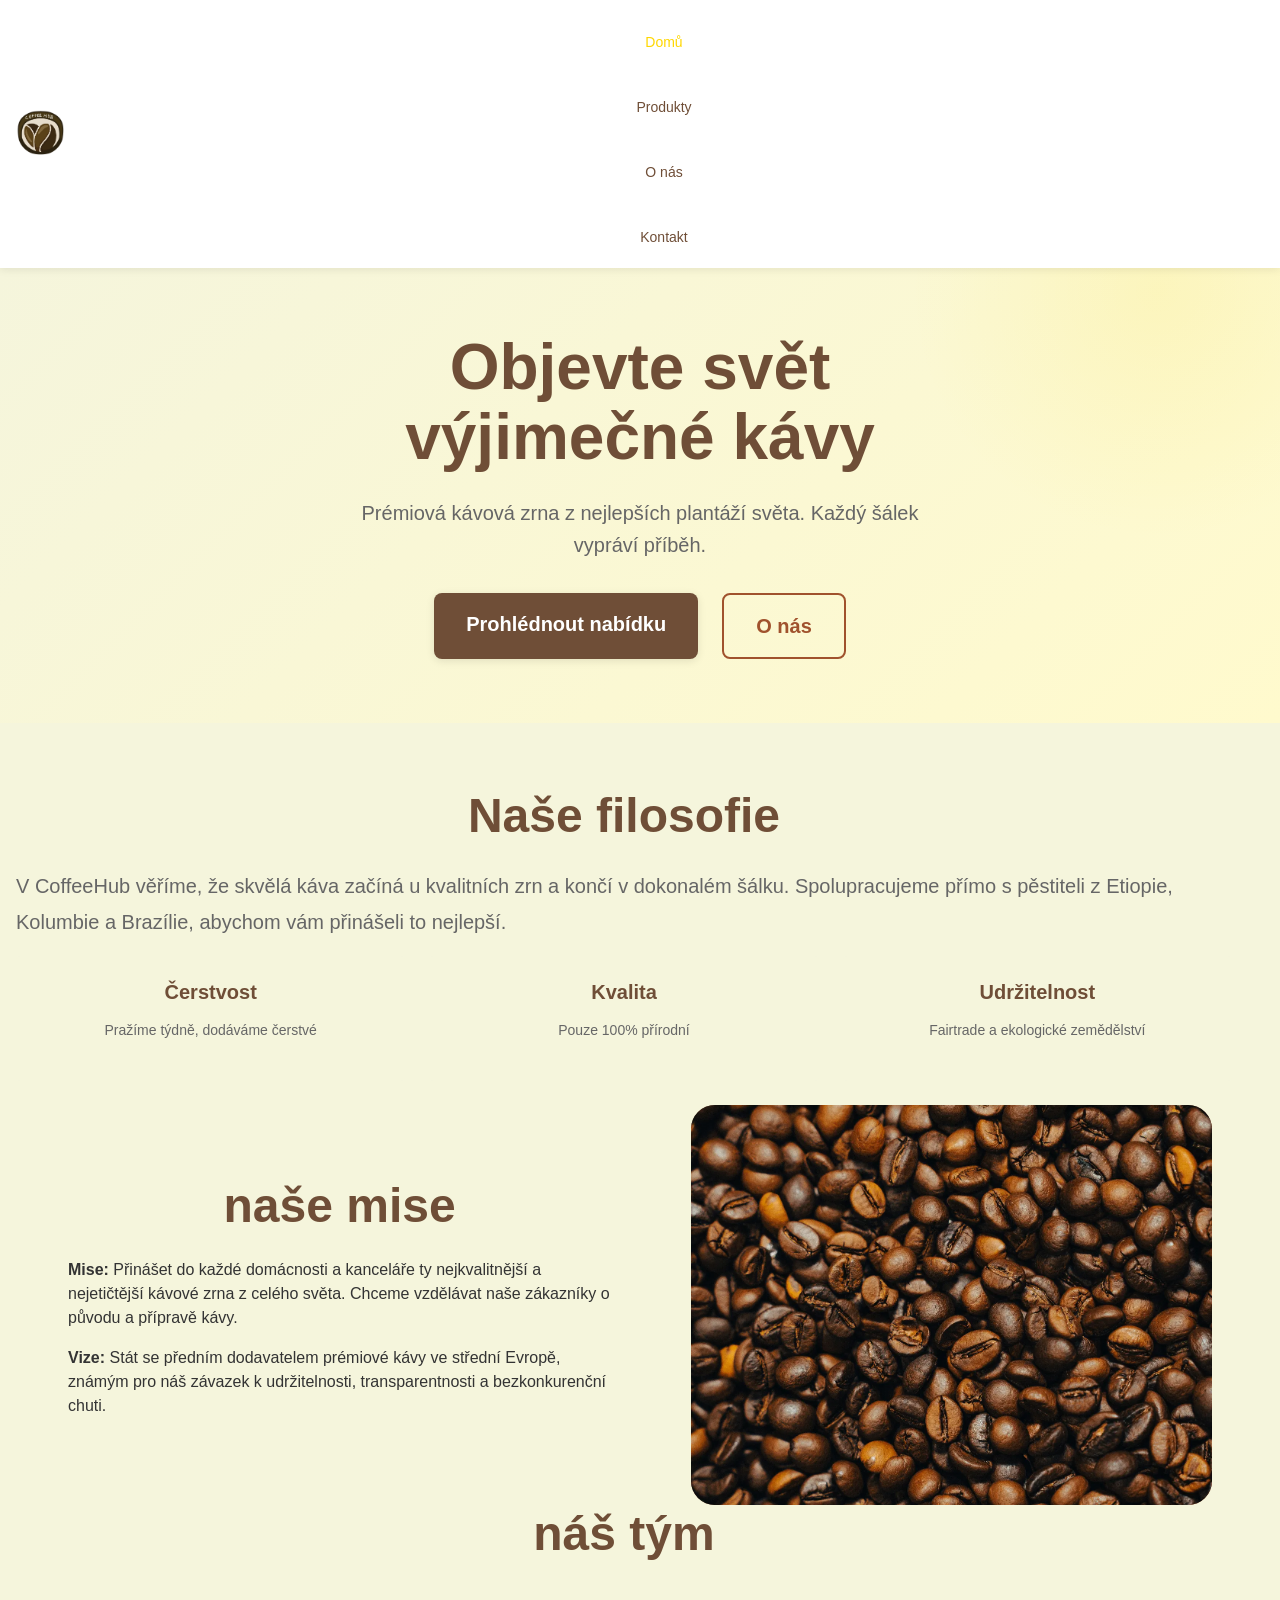
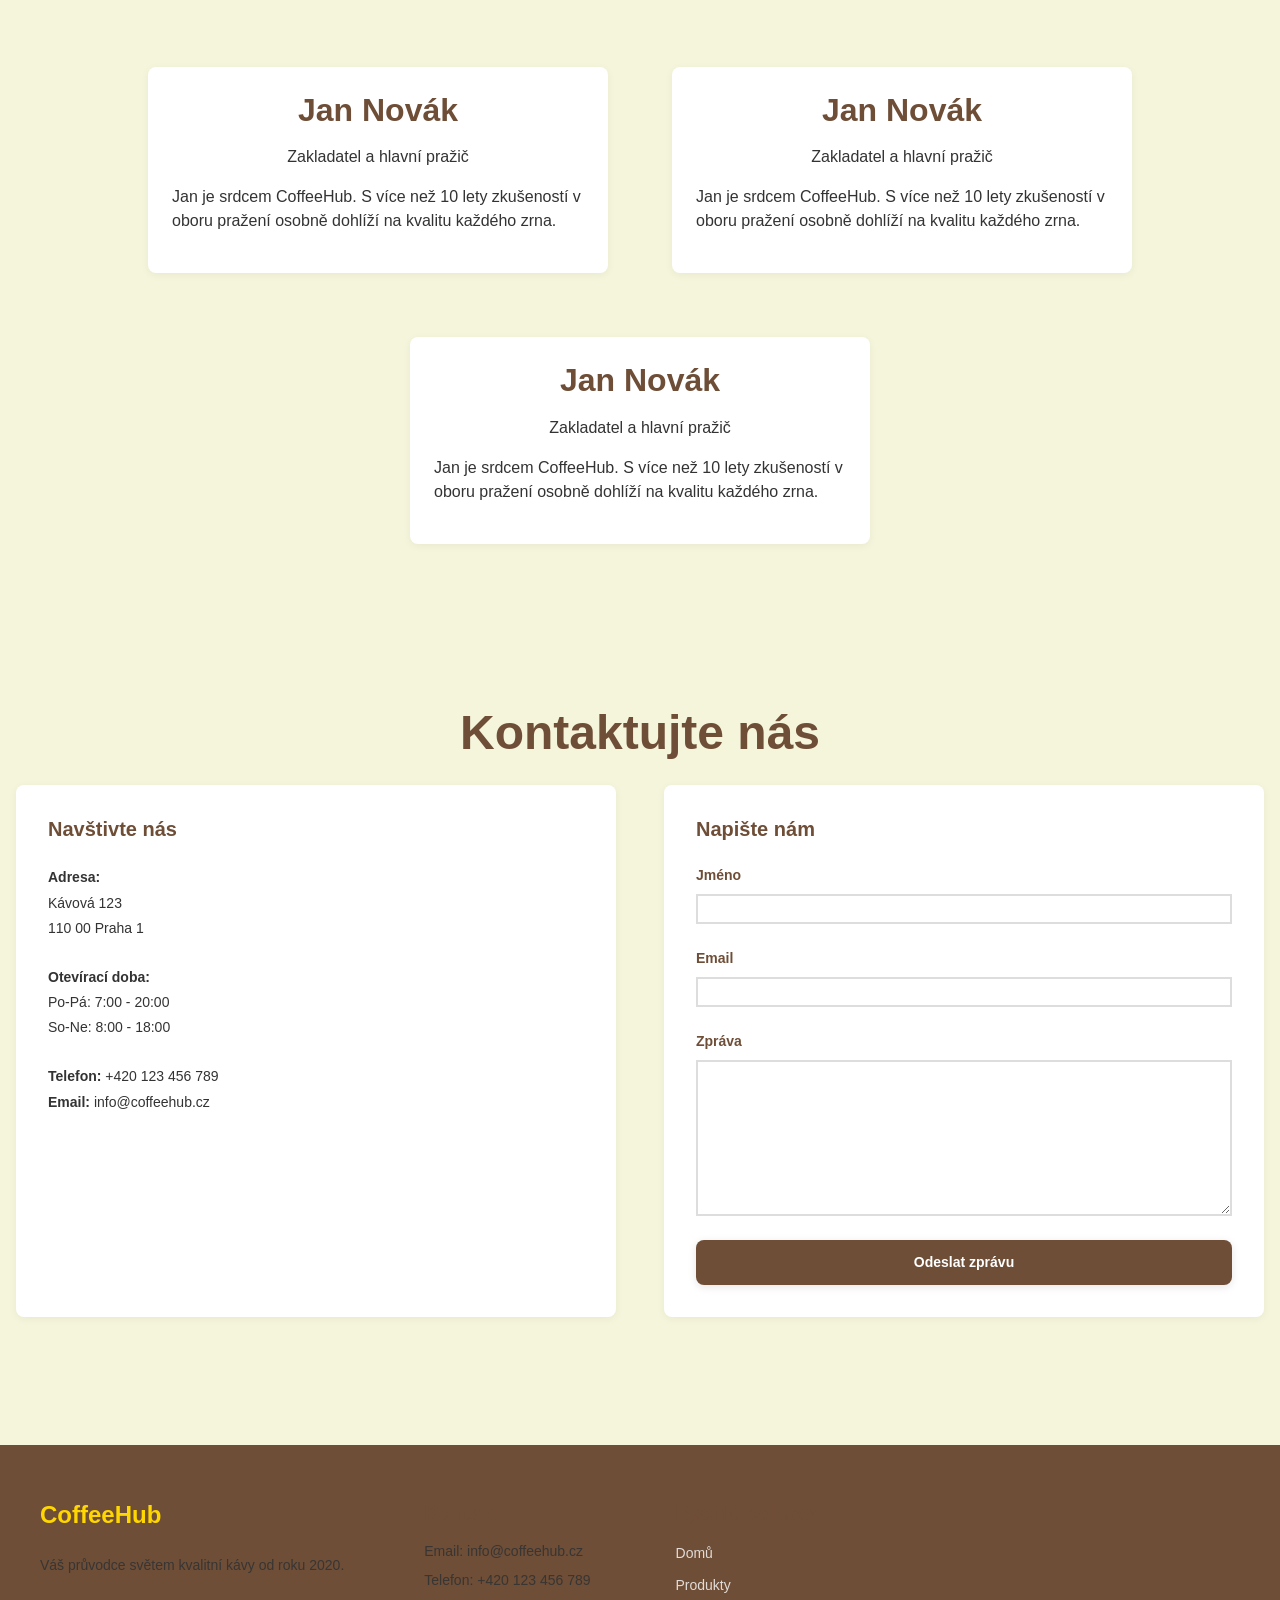
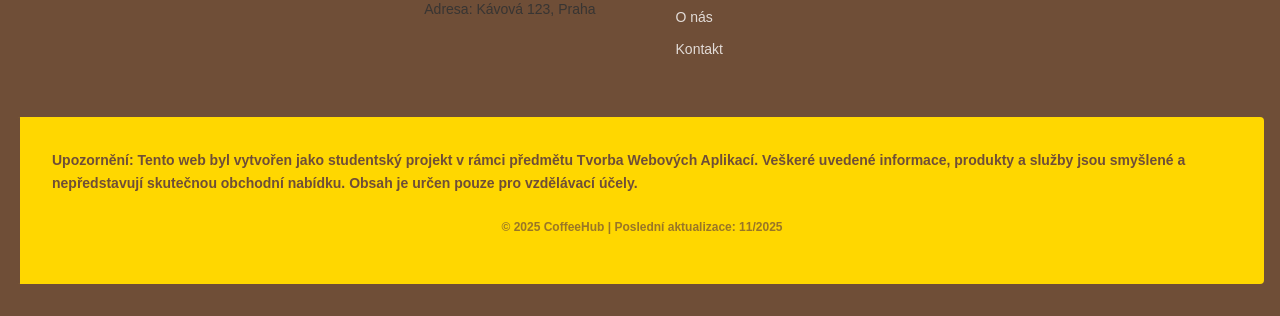
==== commit 7b8bbf3b: "minor changes" ====
--- a/index.html
+++ b/index.html
@@ -31,7 +31,7 @@
 
         <!-- Navigation -->
         <nav class="nav">
-            <ul class="nav__list flex-center">
+            <ul class="nav__list flex-column flex-center">
                 <li class="nav__item"><a href="index.html" class="nav__link nav__link--active">Domů</a></li>
                 <li class="nav__item"><a href="products.html" class="nav__link">Produkty</a></li>
                 <li class="nav__item"><a href="#o-nas" class="nav__link">O nás</a></li>
@@ -179,7 +179,7 @@
 
     <!-- Footer -->
     <footer class="footer container">
-        <div class="footer__content footer__content--grid">
+        <div class="footer__content footer__content--grid flex-wrap">
             <div class="footer__section">
                 <h3 class="footer__title m-b-md">CoffeeHub</h3>
                 <p class="footer__description">
@@ -220,4 +220,4 @@
 
 </body>
 
-</html>+</html>
--- a/css/layout.css
+++ b/css/layout.css
@@ -40,7 +40,7 @@
 }
 
 .nav__list {
-   
+    
     gap: var(--space-sm);
     list-style: none;
     
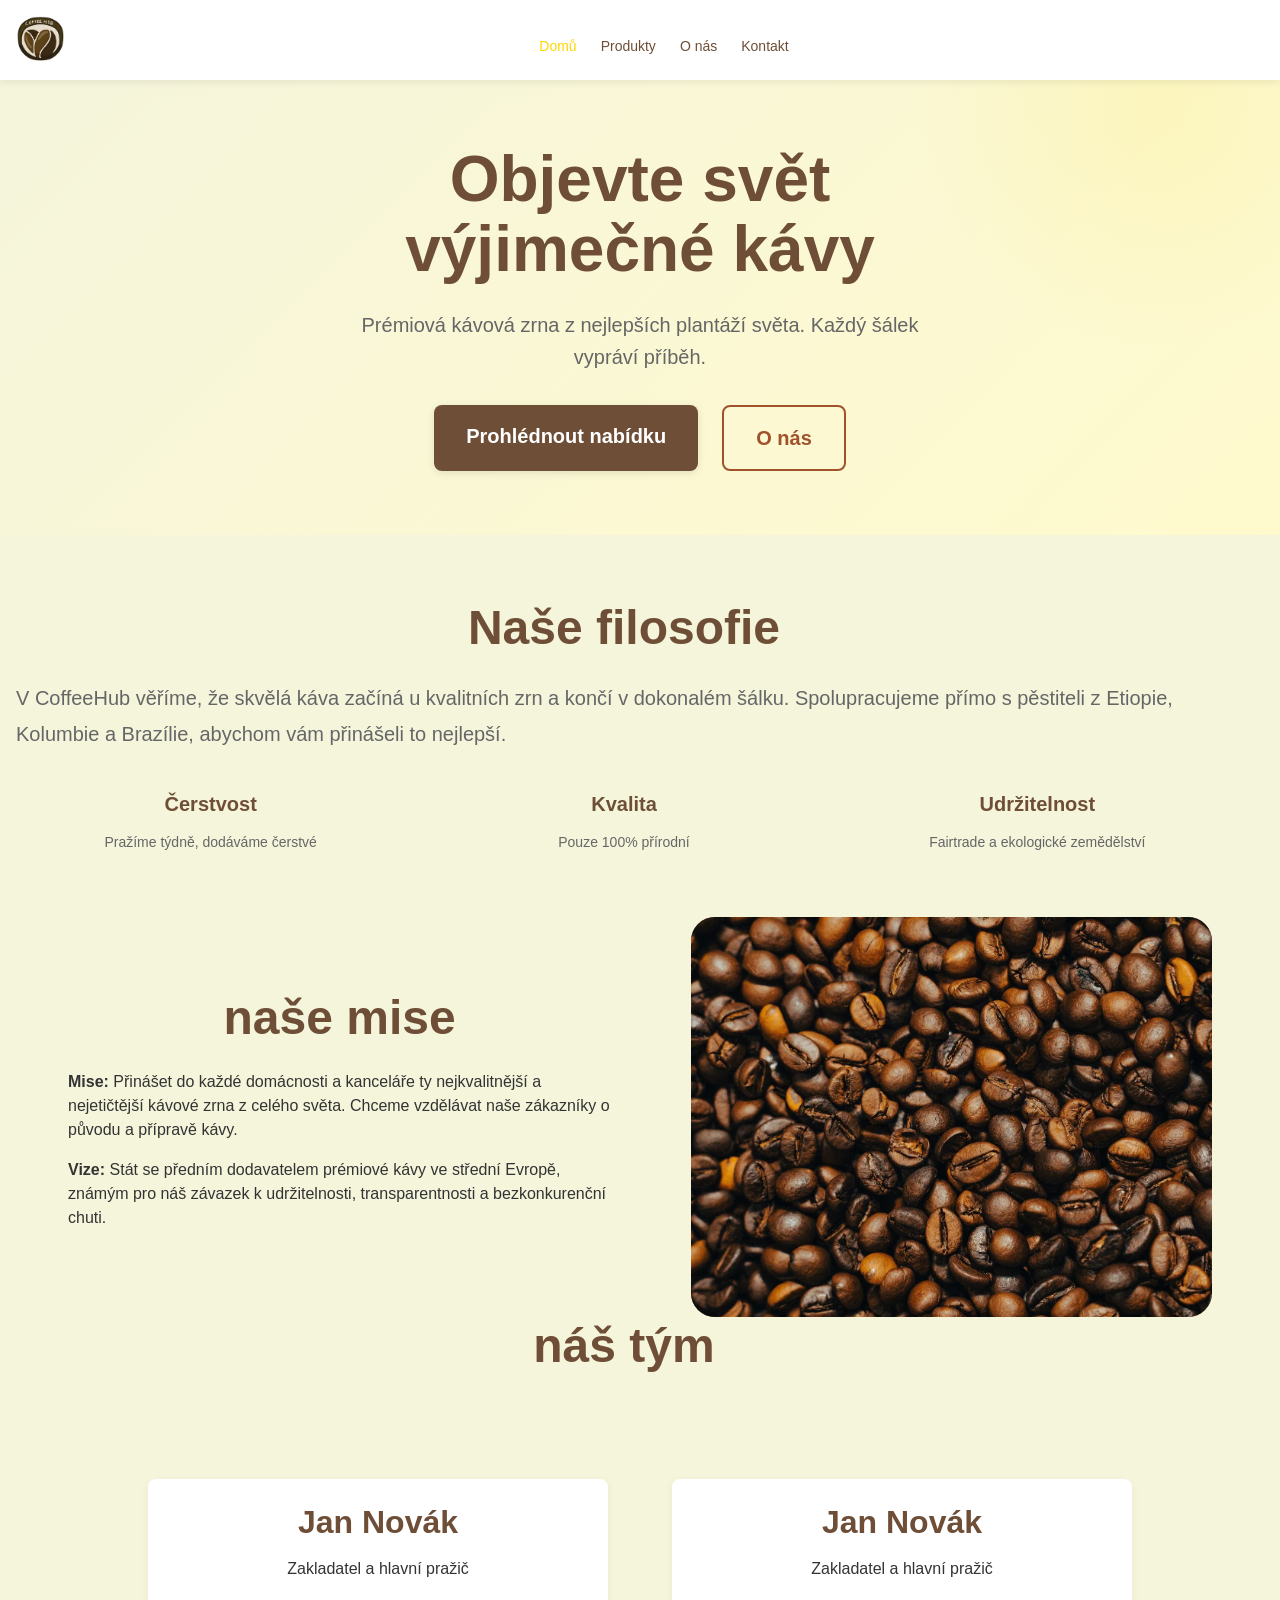
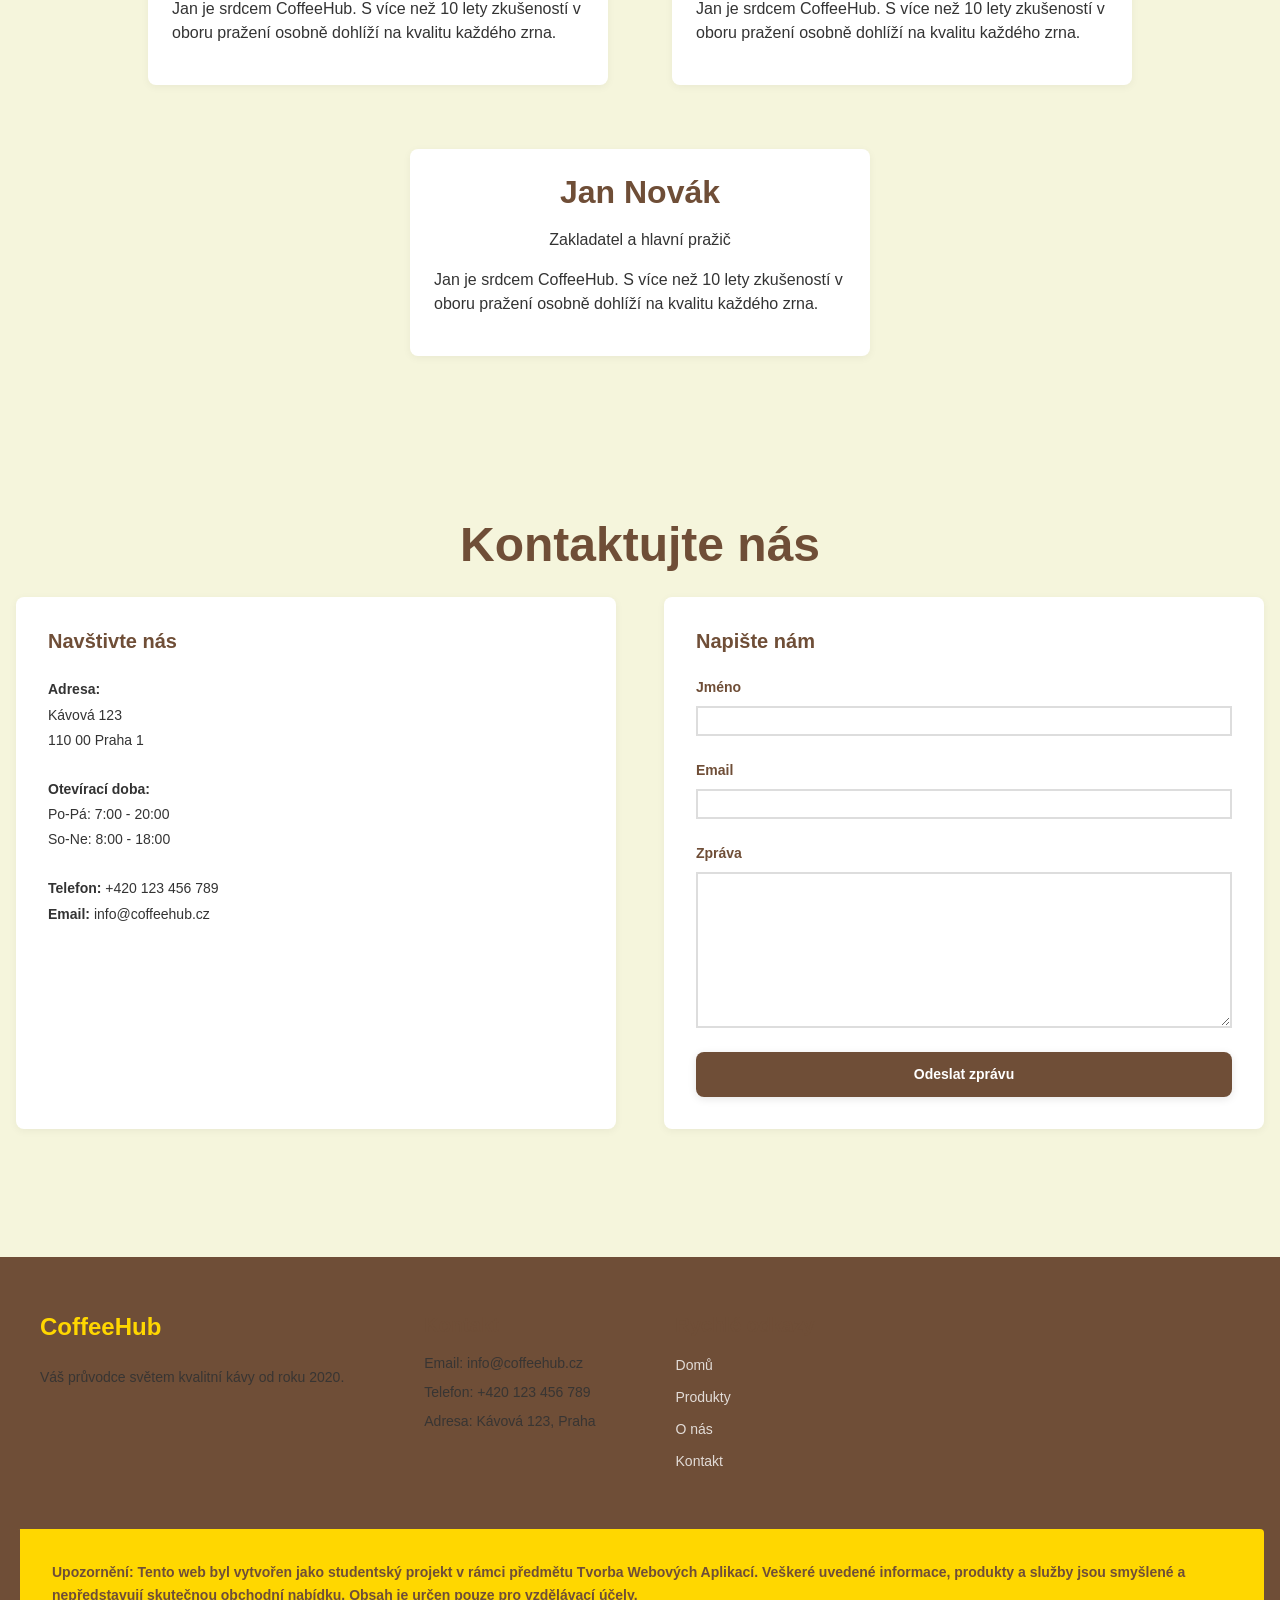
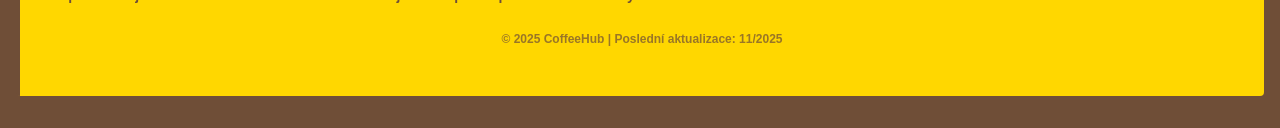
==== commit 5c38af7a: "final asi?" ====
--- a/index.html
+++ b/index.html
@@ -31,7 +31,7 @@
 
         <!-- Navigation -->
         <nav class="nav">
-            <ul class="nav__list flex-column flex-center">
+            <ul class="nav__list flex-center">
                 <li class="nav__item"><a href="index.html" class="nav__link nav__link--active">Domů</a></li>
                 <li class="nav__item"><a href="products.html" class="nav__link">Produkty</a></li>
                 <li class="nav__item"><a href="#o-nas" class="nav__link">O nás</a></li>
--- a/css/layout.css
+++ b/css/layout.css
@@ -40,7 +40,8 @@
 }
 
 .nav__list {
-    
+    display: flex;
+    flex-direction: column;
     gap: var(--space-sm);
     list-style: none;
     
--- a/css/utilities.css
+++ b/css/utilities.css
@@ -8,7 +8,7 @@
 
 .w-full { width: 100%; }
 
-.image-cover{object-fit: cover};
+.image-cover{object-fit: cover}
 
 
 .hide-small { display: none; }
@@ -25,7 +25,7 @@
 }
 
 @media (min-width: 769px) {
-
+    
 
 }
 
